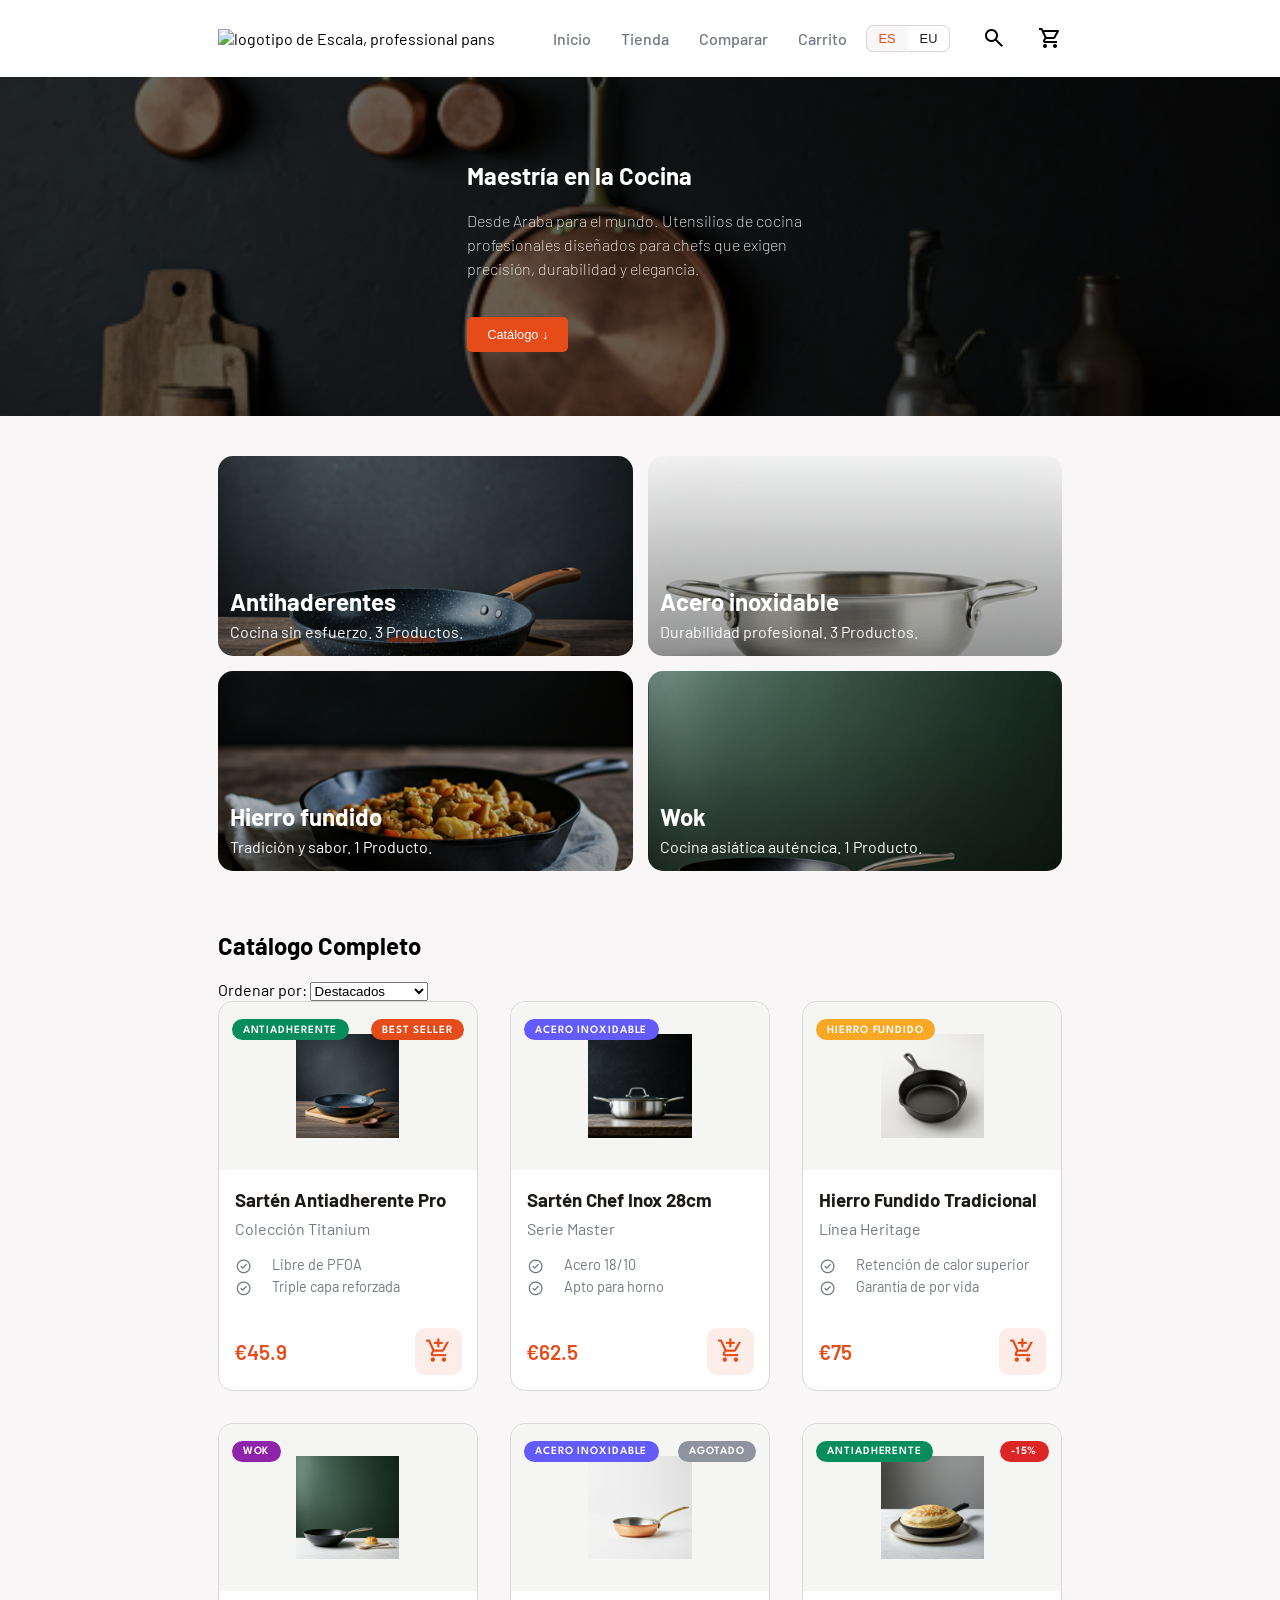
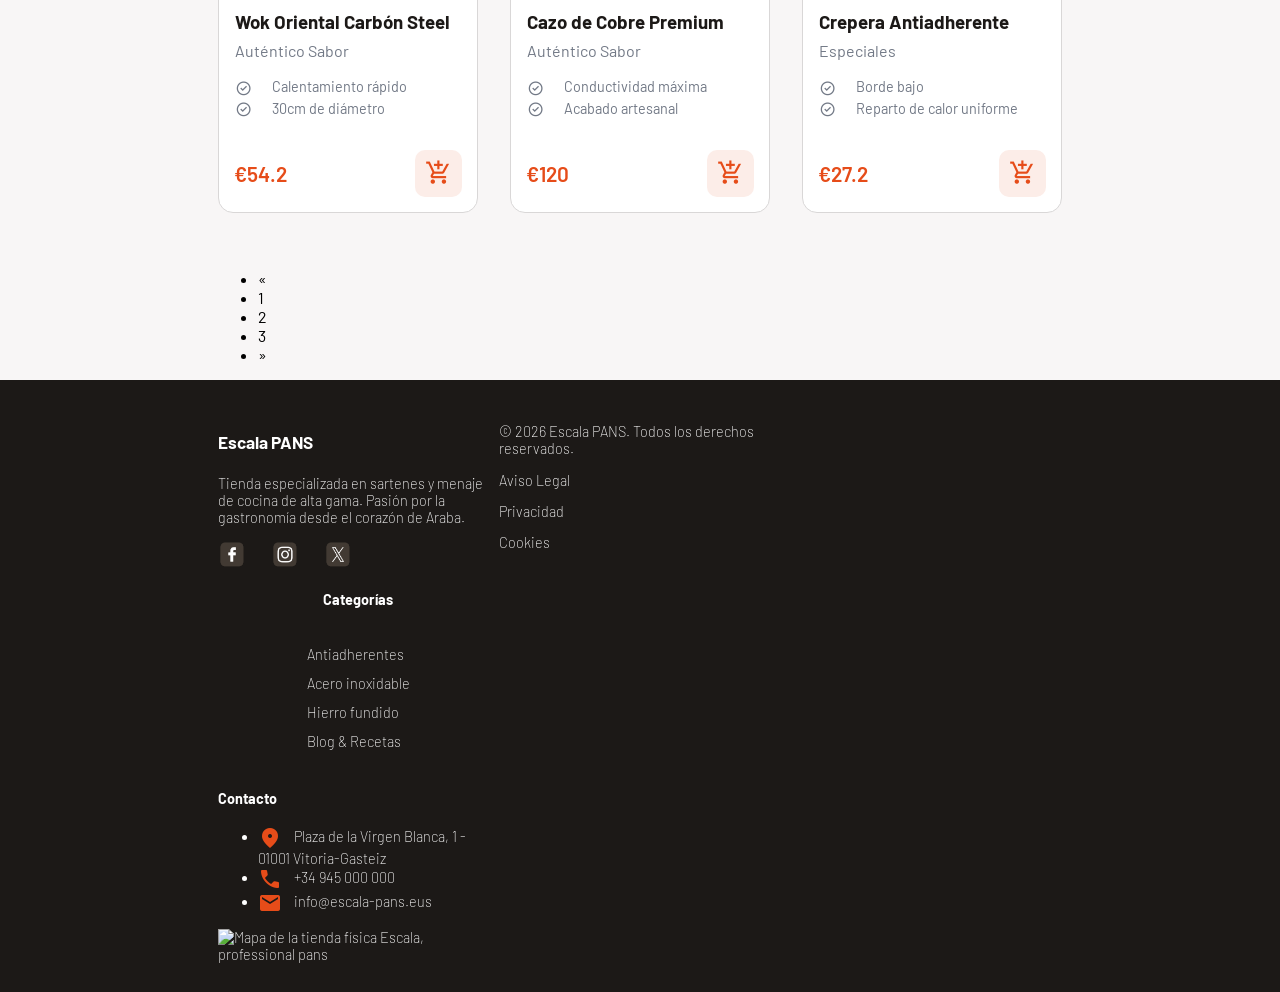
==== index.html @ 7dd6d936 "Agregada la parte final del footer y paginacion" ====
<!DOCTYPE html>

<html lang ="es">
    <head>
        <meta charset = "UTF-8"/>
        <meta name = "viewport" content = "width=device-width, initial-scale=1.0"/>
        <title>ESCALA Pans</title>
        <link rel = "stylesheet" href = "styles/styles.css"/>
        <link rel="icon" type="image/png" href="images/favicon.png">
        <!--Fuentes de Google Fonts-->
        <style>
            @import url('https://fonts.googleapis.com/css2?family=Barlow:ital,wght@0,100;0,200;0,300;0,400;0,500;0,600;0,700;0,800;0,900;1,100;1,200;1,300;1,400;1,500;1,600;1,700;1,800;1,900&family=League+Spartan:wght@100..900&family=Montserrat:ital,wght@0,100..900;1,100..900&family=Roboto:ital,wght@0,100..900;1,100..900&display=swap');
        </style>
        <!--Íconos de Google-->
        <link rel="stylesheet" href="https://fonts.googleapis.com/css2?family=Material+Symbols+Outlined:opsz,wght,FILL,GRAD@20..48,100..700,0..1,-50..200" />
    </head>

    <body>
        
        <!--Header con el logo, el menú de navegación, los botones de idioma y los íconos de búsqueda y carrito-->
        <header>
            <a href="index.html"><img id = "logo" src = "images/logo.png" alt = "logotipo de Escala, professional pans"/></a>
            <nav>
                <ul>
                    <li><a href = "index.html">Inicio</a></li>
                    <li><a href = "tienda.html">Tienda</a></li>
                    <li><a href = "comparar.html">Comparar</a></li>
                    <li><a href = "carrito.html">Carrito</a></li>
                </ul>
            </nav>
            <div class = "seleccionar-opciones">
                <div class = "botones-idiomas">
                    <button id = "espaniol">ES</button>
                    <button id = "euskera">EU</button>
                </div>
                <span class="material-symbols-outlined"><a href="#">search</a></span>
                <span class="material-symbols-outlined"><a href="#">shopping_cart</a></span>
            </div>
        </header>

        <!--Sección central con un título, un párrafo descriptivo y un botón que invita a ver el catálogo-->
        <section class = "imagen-central">
            <div>
                <h1>Maestría en la Cocina</h1>
                <p>Desde Araba para el mundo. Utensilios de cocina profesionales diseñados para chefs que exigen precisión, durabilidad y elegancia.</p>
                <a href="#productos"><button>Catálogo ↓</button></a>
            </div>
        </section>

        <!--Sección de categorías y el catálogo completo-->
        <main>
            <section class="categorias">
                <article id = "antihaderentes">
                    <h2>Antihaderentes</h2>
                    <p>Cocina sin esfuerzo. 3 Productos.</p>
                </article>
                <article id = "acero-inoxidable">
                    <h2>Acero inoxidable</h2>
                    <p>Durabilidad profesional. 3 Productos.</p>
                </article>
                <article id = "hierro-fundido">
                    <h2>Hierro fundido</h2>
                    <p>Tradición y sabor. 1 Producto.</p>
                </article>
                <article id = "wok">
                    <h2>Wok</h2>
                    <p>Cocina asiática auténcica. 1 Producto.</p>
                </article>
            </section>

            <!--Formulario para ordenar los productos del catálogo completo-->
            <div class="separador">
                <h2>Catálogo Completo</h2>
                <form action="#" id="ordenar-catalogo">
                    <label for="ordenar">Ordenar por:</label>
                    <select name="ordenar" id="ordenar">
                        <option value="destacados">Destacados</option>
                        <option value="precio-alto">Precio más alto</option>
                        <option value="precio-bajo">Precio más bajo</option>
                        <option value="categoria">Categoría</option>
                        <option value="popularidad">Popularidad</option>
                    </select>
                    <!--<input type="submit" value="Enviar" />-->
                </form>
            </div>

            <!--Sección con productos que se completa con el codigo del script-->
            <section class="catalogo-completo" id="productos"></section>

            <!--Paginacion-->
            <ul class ="paginacion">
                <li><a href="#">&laquo;</a></li> <!--Anterior-->
                <li><a class="active" href="#">1</a></li>
                <li><a href="#">2</a></li>
                <li><a href="#">3</a></li>
                <li><a href="#">&raquo;</a></li> <!--Siguiente-->
            </ul>
        
        </main>

        <!--Footer con información de la empresa, enlaces a redes sociales, categorías y datos de contacto-->
        <footer>
            <section class = "informacion">
                <div class = "redes">
                    <h4>Escala PANS</h4>
                    <p>Tienda especializada en sartenes y menaje de cocina de alta gama. Pasión por la gastronomía desde el corazón de Araba.</p>
                    <div class = "iconos">
                        <a href="#"><img src = "images/facebook.png" alt = "Facebook de Escala Pans"/></a>
                        <a href="#"><img src = "images/instagram.png" alt = "Instagram de Escala Pans"/></a>
                        <a href="#"><img src = "images/equis.png" alt = "Twitter de Escala Pans"/></a>
                    </div>
                </div>
                <div class = "footer-categorias">
                    <h4>Categorías</h4>      
                    <ul>
                        <li><a href="#">Antiadherentes</a></li>
                        <li><a href="#">Acero inoxidable</a></li>
                        <li><a href="#">Hierro fundido</a></li>
                        <li><a href="#">Blog & Recetas</a></li>
                    </ul>
                </div>
                <div class="contacto">
                    <h4>Contacto</h4>
                    <ul>
                        <li><span class="material-symbols-outlined">location_on</span>Plaza de la Virgen Blanca, 1 - 01001 Vitoria-Gasteiz</li>
                        <li><span class="material-symbols-outlined">call</span>+34 945 000 000</li>
                        <li><span class="material-symbols-outlined">mail</span>info@escala-pans.eus</li>
                    </ul>
                    <img src = "images/mapa.png" alt = "Mapa de la tienda física Escala, professional pans"/>
                </img>
            </section>
            <!--Aviso legal y enlaces a políticas de privacidad y cookies-->
            <section class = "aviso-legal">
                <p id = "copyright">&copy; 2026 Escala PANS. Todos los derechos reservados.</p>
                <div class = "avisos-derecha">
                    <p><a href="#">Aviso Legal</a></p>
                    <p><a href="#">Privacidad</a></p>
                    <p><a href="#">Cookies</a></p>
                </div>
            </section>
        </footer>
    </body>

    <!--Script que carga los productos desde el archivo productos.js-->
    <script src="scripts/productos.js"></script>

</html>
---- styles/styles.css ----
/*
    Estilos para la página de ESCALA Pans
    - Fuente principal: Barlow
    - Colores: #F8F6F6 (fondo), #FFFFFF (header), #727986 (texto), #E64C19 (resaltado), #078C5B (resaltado secundario), #4843D9 (resaltado terciario), #1C1917 (fondo de pie de página)
*/

body {
    font-family: Barlow, Arial, sans-serif;
    margin: 0;
    padding: 0;
    background-color: #F8F6F6;
}

* {
    box-sizing: border-box;
}

a {
    color: inherit;
    text-decoration: none;
}

/* Estilos para el header */

header {
    background-color: #FFFFFF;
    display: flex;
    align-items: center;
    justify-content: space-between;
    box-shadow: 0 2px 4px rgba(0, 0, 0, 0.1);
    width: 100%;
    padding: 1% 17% 1% 17%;
}

#logo {
    height: 50px;
    width: auto;
}

/* Estilos para el menú */

nav ul {
    display: flex;
    list-style: none;
}

nav ul li {
    margin: auto 15px;
}

nav ul li a:hover {
    color: #E64C19;
    transition: 500ms;
}

nav ul li a {
    font-weight: 500;
    color: #727986;
}

.seleccionar-opciones {
    display: flex;
    align-items: center;
    gap: 2em;
}

.botones-idiomas {
    display: flex;
}

.seleccionar-opciones button {
    background-color: transparent;
    border: 1px solid #d9d7d7;
    color: #1a1b1e;
    padding: 5px 12px;
    cursor: pointer;
    font-size: 0.8em;
    font-weight: 400;
    box-shadow: 0 2px 2px -2px rgba(0,0,0,0.1);
    margin: 0;
}

.seleccionar-opciones button:hover {
    background-color: #E64C19;
    color: #FFFFFF;
    border-color: #E64C19;
    transition: 500ms;
}

#espaniol {
    border-right: 0px;
    border-radius: 7px 0 0 7px;
    background-color: #F8F6F6;
    color: #E64C19;
}

#euskera {
    border-left: 0px;
    border-radius: 0 7px 7px 0;
}

.seleccionar-opciones span:hover {
    color: #E64C19;
    transition: 500ms;
}


/* Estilos para el elemento central del index */

.imagen-central {
    height: fit-content;
    padding: 5%;
    background-image:
        linear-gradient(rgba(0,0,0,0.6), rgba(0,0,0,0.6)),    
        url('/images/cocina.png');
    background-size: cover;
    background-position: center;
    display: flex;
    justify-content: center;
}

.imagen-central div {
    width: 30%;
    color: #FFFFFF;
}

.imagen-central p {
    font-weight: 200;
    line-height: 1.5em;
}

.imagen-central button {
    background-color: #E64C19;
    color: #FFFFFF;
    border: none;
    border-radius: 5px;
    padding: 10px 20px;
    font-size: 0.8em;
    cursor: pointer;
    margin-top: 20px;
}

/* Estilos para el main */

main {
    padding: 0 17% 0 17%;
    display: flex;
    justify-content: center;
    flex-direction: column;
}

/* Estilos para las categorías */

.categorias {
    display: grid;
    grid-template-columns:  repeat(2, 1fr);
    margin-top: 40px;
    margin-bottom: 40px;
    grid-gap: 15px;
    width: 100%;
}

.categorias article {
    border-radius: 15px;
    height: 200px;
    color: #FFFFFF;
    display: flex;
    flex-direction: column;       
    justify-content: flex-end;    
    align-items: flex-start;
    padding: 3%;      
}

.categorias article h2,
.categorias article p {
    margin: 0;           
    padding: 0;          
    line-height: 1.5em; 
}

#antihaderentes {
    background-image:
        linear-gradient(to top, rgba(0,0,0,0.4) 0%, rgba(0,0,0,0) 100%),
        url('/images/antiadherente.png');
    background-size: cover;
    background-position: center;
}

#acero-inoxidable {
    background-image:
        linear-gradient(to top, rgba(0,0,0,0.4) 0%, rgba(0,0,0,0) 100%),
        url('/images/inox2.png');
    background-size: cover;
    background-position: center;
}

#hierro-fundido {
    background-image:
        linear-gradient(to top, rgba(0,0,0,0.4) 0%, rgba(0,0,0,0) 100%),
        url('/images/hierro2.png');
    background-size: cover;
    background-position: center;
}

#wok {
    background-image:
        linear-gradient(to top, rgba(0,0,0,0.4) 0%, rgba(0,0,0,0) 100%),
        url('/images/wok.png');
    background-size: cover;
    background-position: center;
}

/* Estilos para el catálogo completo */

.catalogo-completo {
    display: grid;
    grid-template-columns: repeat(3, 1fr);
    gap: 2em;
    margin-bottom: 40px;
}

/* Estilos para cada producto */

.catalogo-completo article {
    background-color: #FFFFFF;
    border: 1px solid #d9d7d7;
    border-radius: 15px;
}


.producto-imagen {
    display: flex;
    align-content: center;
    justify-content: center;
    overflow: hidden;
    border-radius: 15px 15px 0 0;
    margin: 0;
    background-color: #F5F5F4;
    position: relative;
}

.producto-imagen img {
    width: 40%;
    padding: 2em 0 2em 0;
}

.producto-info {
    padding-left: 1em;
}

.producto-imagen .etiqueta {
    font-family: 'League Spartan', sans-serif;
    font-weight: 600;
    letter-spacing: 0.1dvh;
    position:absolute;
    top: 10%;
    color: white;
    font-size: 0.7em;
    padding: 0.5em 1em;
    border-radius: 12px;
    text-transform: uppercase;
}

.producto-imagen .izquierda {
    left: 5%;
}

.producto-imagen .derecha {
    right: 5%;
}

.producto-imagen .etiqueta-azul {
    background-color: #635bff;
}

.producto-imagen .etiqueta-amarilla {
    background-color: #F9A825;
}

.producto-imagen .etiqueta-verde {
    background-color: #078C5B;
}

.producto-imagen .etiqueta-morada {
    background-color: #8E24AA;
}

.producto-imagen .etiqueta-naranja {
    background-color: #E64C19;
}

.producto-imagen .etiqueta-gris {
    background-color: #8E939E;
}

.producto-imagen .etiqueta-roja {
    background-color: #DC2626;
}

.producto-info p {
    color:#727986;
    padding-top: 0.5em;
    margin: 0;
}

.producto-info h3 {
    color: #1C1917;
    margin: 0;
    padding-top: 1em;
}

.caracteristicas {
    list-style: none;
    padding: 0;
}

.caracteristicas span {
    fill:#727986;
    font-size: 1.2em;
    vertical-align: middle;
    margin-right: 1em;
}

.caracteristicas li {
    color: #727986;
    line-height: 1.5em;
    font-size: 0.9em;
}

.producto-acciones {
    display: flex;
    justify-content: space-between;
    align-items: center;
    margin-top: 15px;
    padding:15px;
}

.producto-acciones .precio {
    font-weight: 600;
    color: #E64C19;
    font-size: 1.3em;
}

.producto-acciones button {
    background-color: #FCEDE8;
    border: none;
    border-radius: 10px;
    padding: 10px;
    cursor: pointer;
    display: flex;
    justify-content: center;
}

.producto-acciones button span {
    color: #E64C19;
    font-size: 2em;
}


/* Estilos del footer */

footer {
    background-color: #1C1917;
    display: grid;
    grid-template-columns: repeat(3, 1fr);
    color: #FFFFFF;
    font-weight: 200;
    font-size: 0.9em;
    padding: 2em 17% 2em 17%;
}

footer .redes img {
    width: 50px;
    padding-right: 1.5em;
}

footer .redes h4 {
    font-size: 1.2em;
}

footer .footer-categorias {
    display: flex;
    flex-direction: column;
    align-items: center;
}

footer .footer-categorias ul {
    list-style: none;
    padding: 0;
}

footer .footer-categorias ul li a {
    color: #FFFFFF;
    line-height: 2em;
}

footer span {
    font-variation-settings: 
        'FILL' 1;
    color: #E64C19;
    font-size: 1em;
    vertical-align: middle;
    margin-right: 0.5em;
}
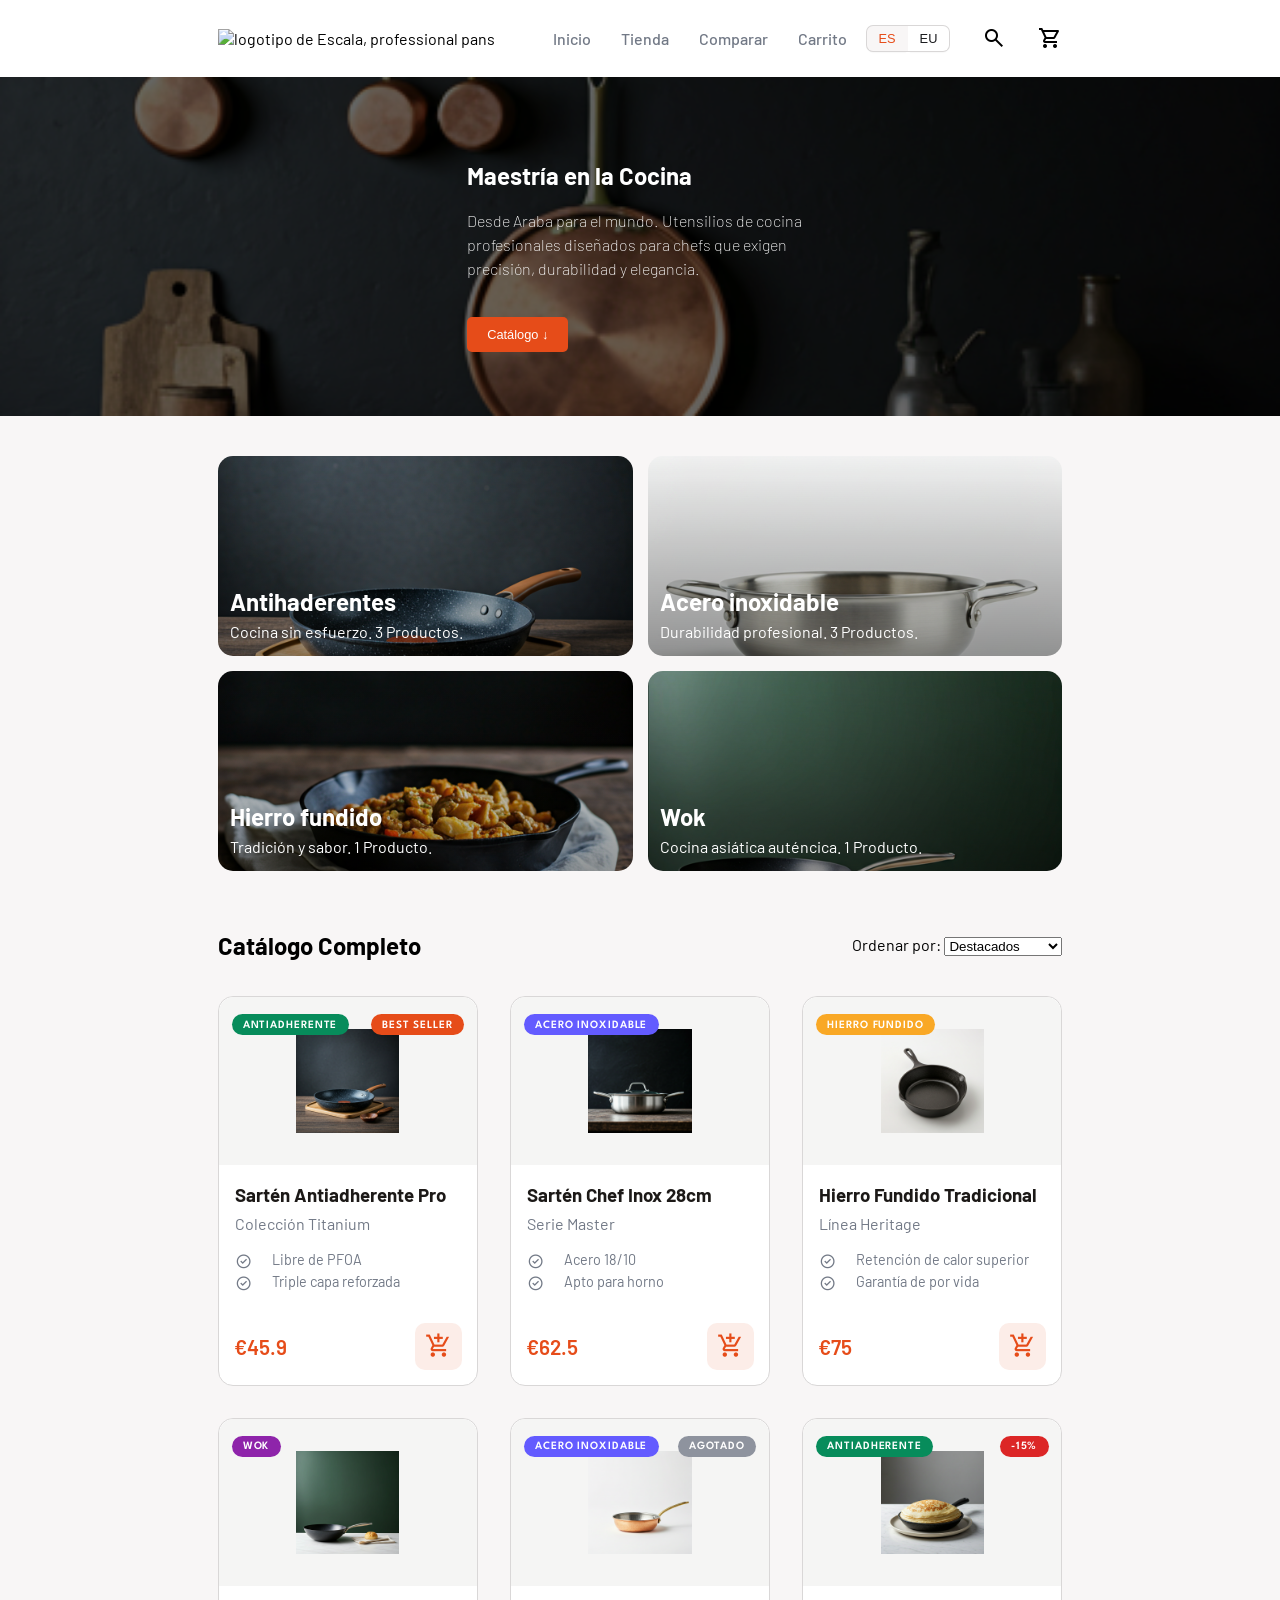
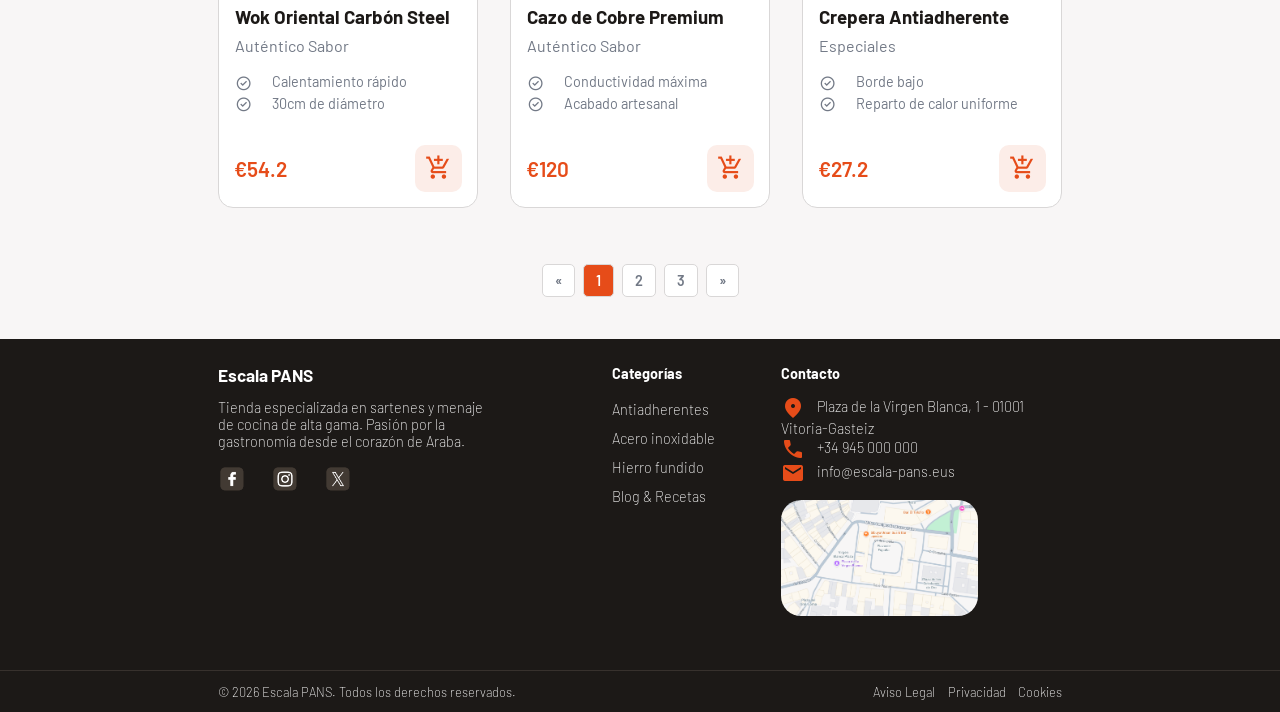
==== commit df8d53c6: "Cambiado el import por un enlace" ====
--- a/index.html
+++ b/index.html
@@ -8,9 +8,9 @@
         <link rel = "stylesheet" href = "styles/styles.css"/>
         <link rel="icon" type="image/png" href="images/favicon.png">
         <!--Fuentes de Google Fonts-->
-        <style>
-            @import url('https://fonts.googleapis.com/css2?family=Barlow:ital,wght@0,100;0,200;0,300;0,400;0,500;0,600;0,700;0,800;0,900;1,100;1,200;1,300;1,400;1,500;1,600;1,700;1,800;1,900&family=League+Spartan:wght@100..900&family=Montserrat:ital,wght@0,100..900;1,100..900&family=Roboto:ital,wght@0,100..900;1,100..900&display=swap');
-        </style>
+        <link rel="preconnect" href="https://fonts.googleapis.com">
+        <link rel="preconnect" href="https://fonts.gstatic.com" crossorigin>
+        <link href="https://fonts.googleapis.com/css2?family=Barlow:ital,wght@0,100;0,200;0,300;0,400;0,500;0,600;0,700;0,800;0,900;1,100;1,200;1,300;1,400;1,500;1,600;1,700;1,800;1,900&family=League+Spartan:wght@100..900&family=Montserrat:ital,wght@0,100..900;1,100..900&family=Roboto:ital,wght@0,100..900;1,100..900&display=swap" rel="stylesheet">
         <!--Íconos de Google-->
         <link rel="stylesheet" href="https://fonts.googleapis.com/css2?family=Material+Symbols+Outlined:opsz,wght,FILL,GRAD@20..48,100..700,0..1,-50..200" />
     </head>
--- a/styles/styles.css
+++ b/styles/styles.css
@@ -20,6 +20,10 @@
     text-decoration: none;
 }
 
+ul {
+    list-style: none;
+}
+
 /* Estilos para el header */
 
 header {
@@ -41,7 +45,6 @@
 
 nav ul {
     display: flex;
-    list-style: none;
 }
 
 nav ul li {
@@ -217,6 +220,13 @@
     grid-template-columns: repeat(3, 1fr);
     gap: 2em;
     margin-bottom: 40px;
+}
+
+.separador {
+    display: flex;
+    justify-content: space-between;
+    align-items: center;
+    margin-bottom: 1em;
 }
 
 /* Estilos para cada producto */
@@ -356,17 +366,51 @@
     font-size: 2em;
 }
 
+.paginacion {
+    display: flex;
+    justify-content: center;
+    list-style: none;
+    padding: 0px;
+    margin-bottom: 5%;
+}
+
+.paginacion li a {
+    display: block; /* let links fill the list item */
+    padding: 7px 12px;
+    text-decoration: none;
+    border: 1px solid #d9d7d7;
+    color: #727986;
+    font-size: 0.9em;
+    font-weight: 600;
+    background-color: #FFFFFF;
+    margin: 0 4px;
+    border-radius: 5px;
+}
+
+.paginacion li a.active {
+    background-color: #E64C19;
+    color: white;
+}
+
 
 /* Estilos del footer */
 
 footer {
     background-color: #1C1917;
+    color: #FFFFFF;
+    font-weight: 200;
+}
+
+footer .informacion {
     display: grid;
     grid-template-columns: repeat(3, 1fr);
-    color: #FFFFFF;
-    font-weight: 200;
+    padding: 2% 17% 2% 17%;
+    align-items: start;
     font-size: 0.9em;
-    padding: 2em 17% 2em 17%;
+}
+
+footer h4 {
+    margin: 0;
 }
 
 footer .redes img {
@@ -381,11 +425,11 @@
 footer .footer-categorias {
     display: flex;
     flex-direction: column;
-    align-items: center;
+    text-align: left;
+    padding-left: 40%;
 }
 
 footer .footer-categorias ul {
-    list-style: none;
     padding: 0;
 }
 
@@ -402,3 +446,31 @@
     vertical-align: middle;
     margin-right: 0.5em;
 }
+
+footer .contacto ul {
+    padding: 0;
+}
+
+footer .contacto img {
+    width: 70%;
+    border-radius: 20px;
+}
+
+footer .aviso-legal {
+    display: flex;
+    justify-content: space-between;
+    margin-top: 2em;
+    border-top: 1px solid #37312d;
+    font-size: 0.8em;
+}
+
+footer .aviso-legal #copyright {
+    padding-left: 17%;
+}
+
+footer .aviso-legal .avisos-derecha {
+    display: flex;
+    flex-direction: row;
+    gap: 1em;
+    padding-right: 17%;
+}
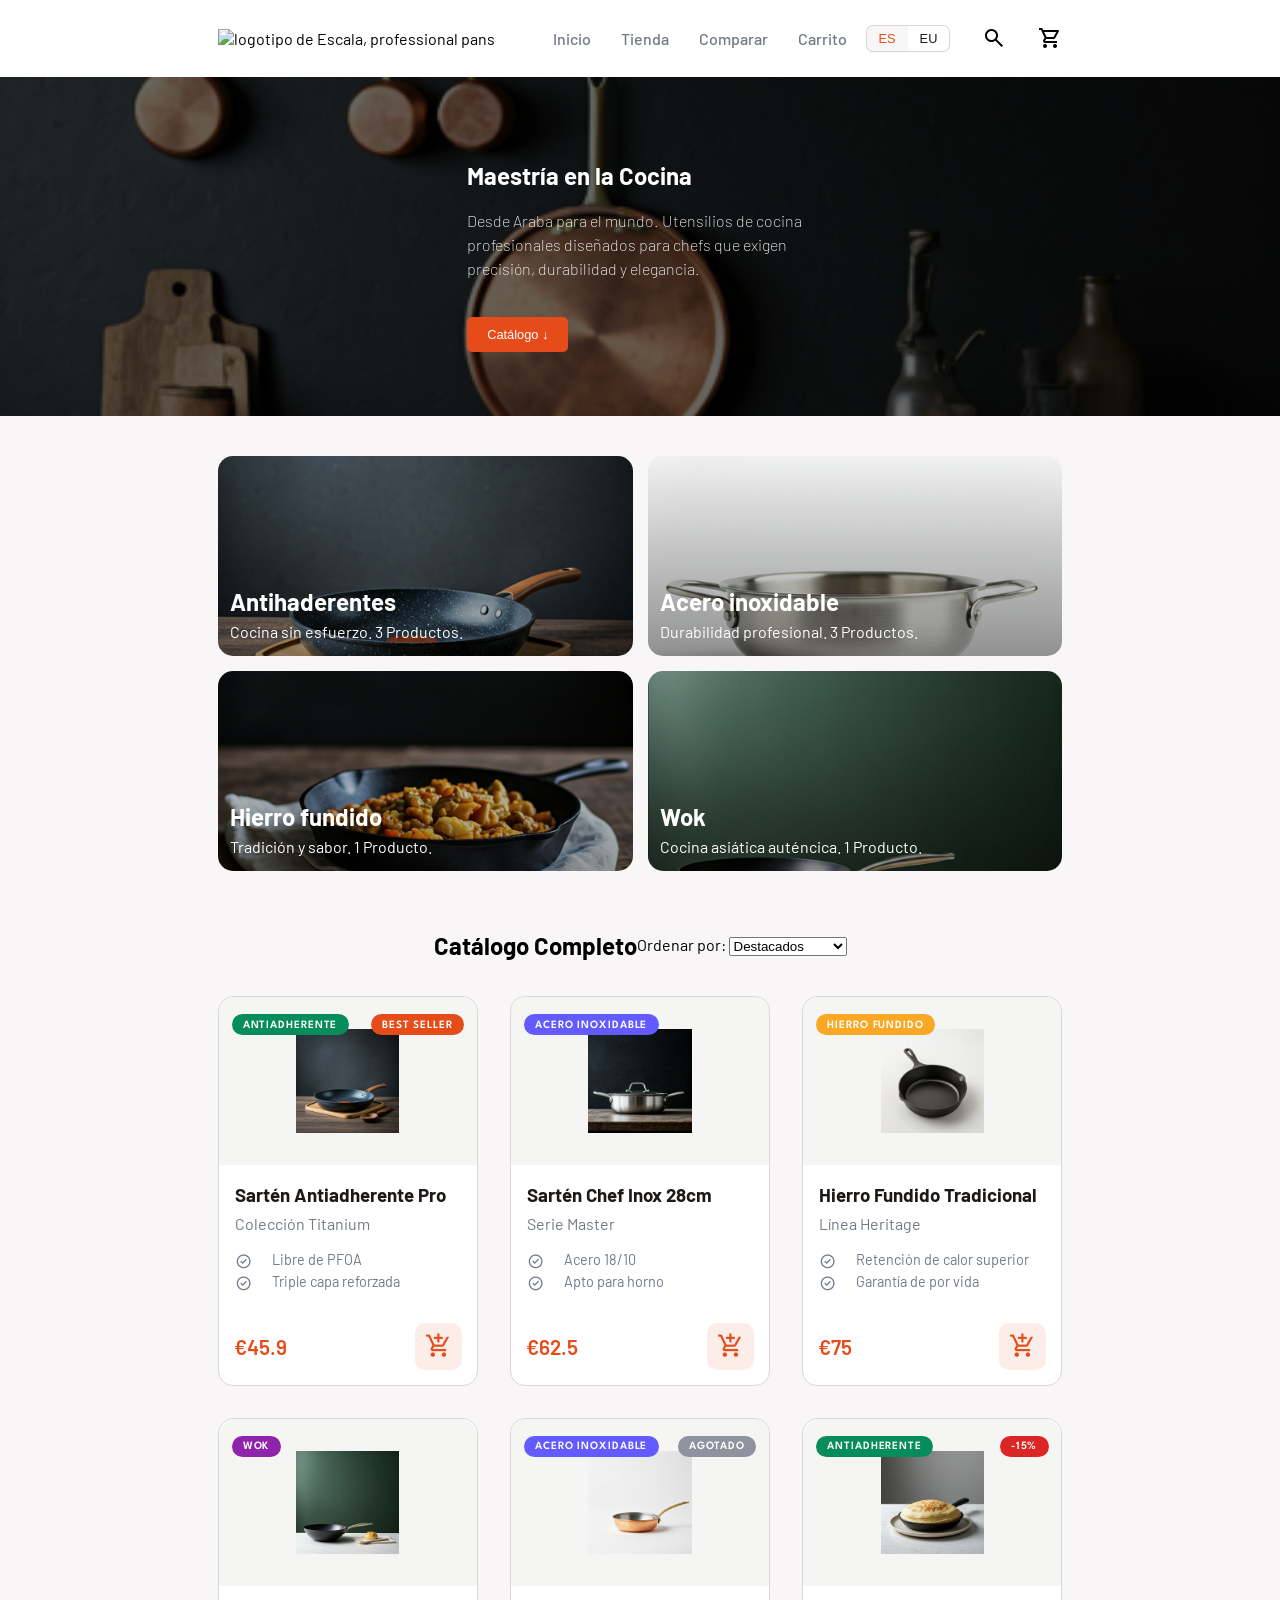
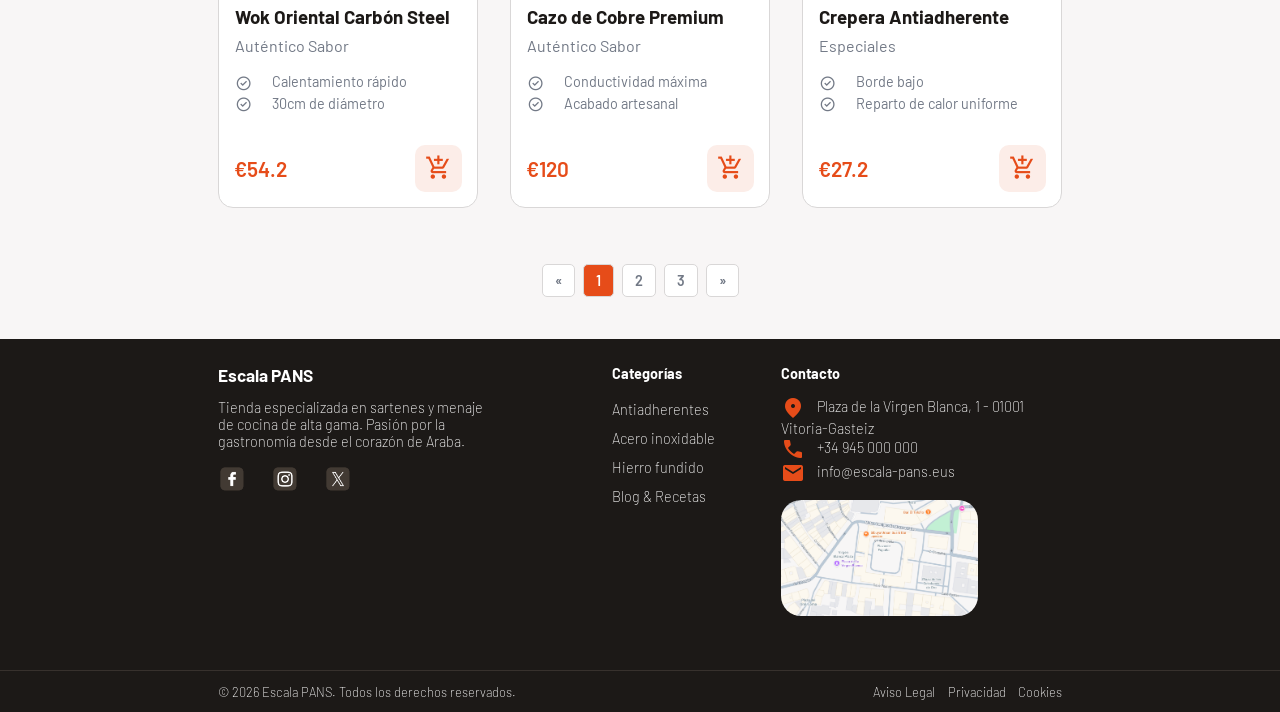
==== commit 38aadcd2: "Casi terminada la pagina de producto.html" ====
--- a/index.html
+++ b/index.html
@@ -7,10 +7,10 @@
         <title>ESCALA Pans</title>
         <link rel = "stylesheet" href = "styles/styles.css"/>
         <link rel="icon" type="image/png" href="images/favicon.png">
-        <!--Fuentes de Google Fonts-->
+        <!-- Google Fonts -->
         <link rel="preconnect" href="https://fonts.googleapis.com">
         <link rel="preconnect" href="https://fonts.gstatic.com" crossorigin>
-        <link href="https://fonts.googleapis.com/css2?family=Barlow:ital,wght@0,100;0,200;0,300;0,400;0,500;0,600;0,700;0,800;0,900;1,100;1,200;1,300;1,400;1,500;1,600;1,700;1,800;1,900&family=League+Spartan:wght@100..900&family=Montserrat:ital,wght@0,100..900;1,100..900&family=Roboto:ital,wght@0,100..900;1,100..900&display=swap" rel="stylesheet">
+        <link href="https://fonts.googleapis.com/css2?family=Barlow:wght@100..900&family=Arimo:wght@400..700&family=League+Spartan:wght@100..900&family=Montserrat:ital,wght@0,100..900;1,100..900&family=Roboto:ital,wght@0,100..900;1,100..900&display=swap" rel="stylesheet">
         <!--Íconos de Google-->
         <link rel="stylesheet" href="https://fonts.googleapis.com/css2?family=Material+Symbols+Outlined:opsz,wght,FILL,GRAD@20..48,100..700,0..1,-50..200" />
     </head>
@@ -48,7 +48,7 @@
         </section>
 
         <!--Sección de categorías y el catálogo completo-->
-        <main>
+        <main class="index-main">
             <section class="categorias">
                 <article id = "antihaderentes">
                     <h2>Antihaderentes</h2>
--- a/styles/styles.css
+++ b/styles/styles.css
@@ -1,11 +1,22 @@
 /*
-    Estilos para la página de ESCALA Pans
+    Estilos ESCALA Pans
     - Fuente principal: Barlow
-    - Colores: #F8F6F6 (fondo), #FFFFFF (header), #727986 (texto), #E64C19 (resaltado), #078C5B (resaltado secundario), #4843D9 (resaltado terciario), #1C1917 (fondo de pie de página)
+    - Colores: #F8F6F6 (fondo), #FFFFFF (header), #727986 (texto), #E64C19 (resaltado),
+    #078C5B (resaltado secundario), #4843D9 (resaltado terciario), #1C1917 (fondo de pie de página)
 */
 
+:root {
+    /*--color-principal: #3498db;
+    --espaciado-base: 16px;*/
+    --black: #000;
+    --white: #fff;
+    --gray: #ccc;
+    --smoke: #e2e2e2;
+    --disable: #f2f2f2;
+}
+
 body {
-    font-family: Barlow, Arial, sans-serif;
+    font-family: "Barlow", Arial, sans-serif;
     margin: 0;
     padding: 0;
     background-color: #F8F6F6;
@@ -107,6 +118,7 @@
     transition: 500ms;
 }
 
+/* INDEX.HTML */
 
 /* Estilos para el elemento central del index */
 
@@ -147,9 +159,12 @@
 
 main {
     padding: 0 17% 0 17%;
-    display: flex;
-    justify-content: center;
+}
+
+.index-main {
+    display: flex;
     flex-direction: column;
+    align-items: center;
 }
 
 /* Estilos para las categorías */
@@ -257,6 +272,8 @@
 .producto-info {
     padding-left: 1em;
 }
+
+/* Estilos de etiquetas de productos */
 
 .producto-imagen .etiqueta {
     font-family: 'League Spartan', sans-serif;
@@ -279,6 +296,8 @@
     right: 5%;
 }
 
+/* Colores de etiquetas */
+
 .producto-imagen .etiqueta-azul {
     background-color: #635bff;
 }
@@ -306,6 +325,8 @@
 .producto-imagen .etiqueta-roja {
     background-color: #DC2626;
 }
+
+/* Fin colores de etiquetas */
 
 .producto-info p {
     color:#727986;
@@ -366,6 +387,8 @@
     font-size: 2em;
 }
 
+/* Estilos de paginación */
+
 .paginacion {
     display: flex;
     justify-content: center;
@@ -375,7 +398,7 @@
 }
 
 .paginacion li a {
-    display: block; /* let links fill the list item */
+    display: block;
     padding: 7px 12px;
     text-decoration: none;
     border: 1px solid #d9d7d7;
@@ -473,4 +496,189 @@
     flex-direction: row;
     gap: 1em;
     padding-right: 17%;
-}+}
+
+/* PRODUCTO.HTML */
+
+.vista-producto {
+    display: grid;
+    grid-template-columns: repeat(2, 1fr);
+    gap: 2em;
+    padding: 5% 17% 5% 17%;
+    align-items: center;
+    justify-content: center;
+}
+
+.imagenes {
+    display: flex;
+    flex-direction: column;
+    align-items: center;
+}
+
+.imagenes img {
+    width: 50%;
+}
+
+.miniaturas {
+    width: 70%;
+    display: grid;
+    grid-template-columns: repeat(4, 1fr);
+    gap: 2%;
+    align-items: center;
+    margin-top: 2%;
+}
+
+.miniaturas img {
+    width: 100%;
+    border-radius: 8px;
+}
+
+.miniaturas img:hover {
+    border: 2px solid #E64C19;
+}
+
+.especificaciones-tecnicas {
+    background-color: #FFFFFF;
+    border: 1px solid #d9d7d7;
+    border-radius: 15px;
+    padding: 0.5em;
+}
+
+.especificaciones-tecnicas h4, .instrucciones-cuidado h4 {
+    font-family: "Arimo", Arial, Helvetica, sans-serif;
+    font-size: small;
+    font-weight: 800;
+    color: #1C1917;
+    margin: 0;
+    padding: 0.5em 0 0.5em 1em;
+}
+
+.especificaciones-tecnicas span, .instrucciones-cuidado span {
+    font-variation-settings: 
+        'FILL' 1;
+    color: #E64C19;
+    font-size: 1.5em;
+    vertical-align: middle;
+    margin-right: 0.5em;
+}
+
+.especificaciones-tecnicas ul {
+    display: grid;
+    grid-template-columns: repeat(2, 1fr);
+}
+
+
+.lista-caracteristicas li {
+    display: flex;
+    flex-direction: column;
+    margin-bottom: 1em;
+}
+
+.lista-caracteristicas .atributo {
+    font-size: 0.9em;
+    color: #727986;
+}
+
+.lista-caracteristicas .valor {
+    font-size: 0.9em;
+    color: #1C1917;
+}
+
+.instrucciones-cuidado {
+    margin-top: 5%;
+}
+
+.lista-cuidados {
+    display: grid;
+    grid-template-columns: repeat(3, 1fr);
+    gap: 1em;
+    list-style: none;
+    padding: 0;
+    margin: 0;
+}
+
+.lista-cuidados li {
+    display: grid;
+    grid-template-rows: 1.5em auto;
+    align-items: center;
+    justify-items: center;
+    background-color: #e4ebf3;
+    padding: 1em;
+    border-radius: 8px;
+}
+
+span.texto {
+    font-size: 0.7em;
+    color: #1C1917;
+}
+
+/* Selector de cantidad y carrito */
+
+.selecciona-cantidad {
+    margin-top: 5%;
+    display: flex;
+}
+
+.cantidad-input {
+    width: 28%;
+    padding: 2%;
+    border: solid 1px #d9d7d7;
+    border-radius: 5px;
+    margin-right: 2%;
+    display: flex;
+    flex-direction: row;
+    align-items: center;
+    justify-content: space-between;
+}
+
+.cantidad-contador {
+    border: 0px;
+    font-size: 1.7em;
+    color: #727986;
+    background-color: transparent;
+}
+
+/* REVISAR ESTO */
+.cantidad-producto {
+    border: none;          /* quita el borde */
+    background: transparent; /* quita el fondo blanco */
+    outline: none;         /* quita el contorno al hacer clic */
+    font-size: 1rem;       /* opcional: ajusta el tamaño del texto */
+    width: 2.5rem;         /* opcional: tamaño del input */
+    text-align: center;    /* centra el número */
+}
+
+/* Quitar flechas en Chrome, Edge, Safari */
+.cantidad-producto::-webkit-inner-spin-button,
+.cantidad-producto::-webkit-outer-spin-button {
+    -webkit-appearance: none;
+    margin: 0;
+}
+
+/* Quitar flechas en Firefox */
+.cantidad-producto[type=number] {
+    -moz-appearance: textfield;
+}
+
+#aniadir-carrito {
+    width: 70%;
+    background-color: #E64C19;
+    box-shadow: 2px 2px 2px #bdb5b1;
+    border: 0px;
+    color: #FFFFFF;
+    font-family: "Arimo", Arial, Helvetica, sans-serif;
+    font-size: 0.8em;
+    font-weight: 600;
+    border-radius: 5px;
+    padding: 2%;
+}
+
+#aniadir-carrito span {
+    font-variation-settings: 
+        'FILL' 1;
+    color: #FFFFFF;
+    font-size: 1.8em;
+    vertical-align: middle;
+    margin-right: 0.5em;
+}
+
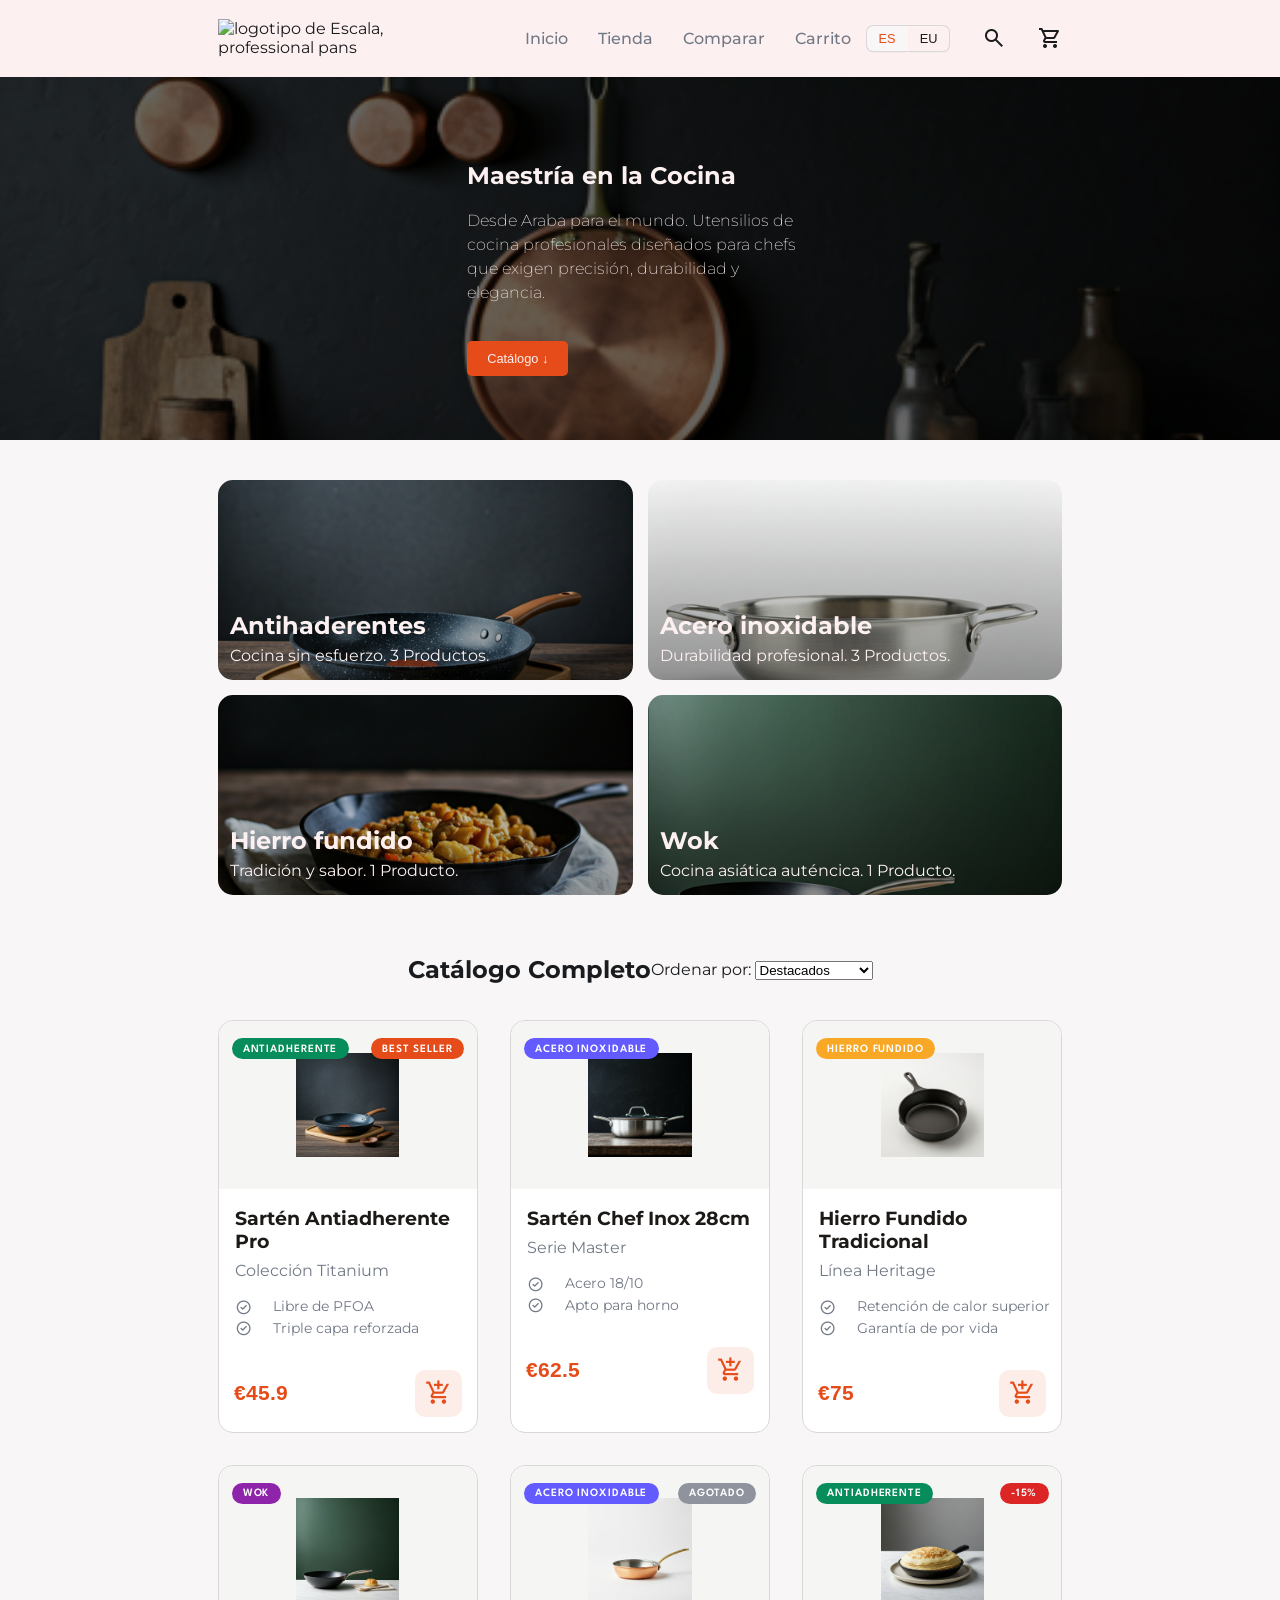
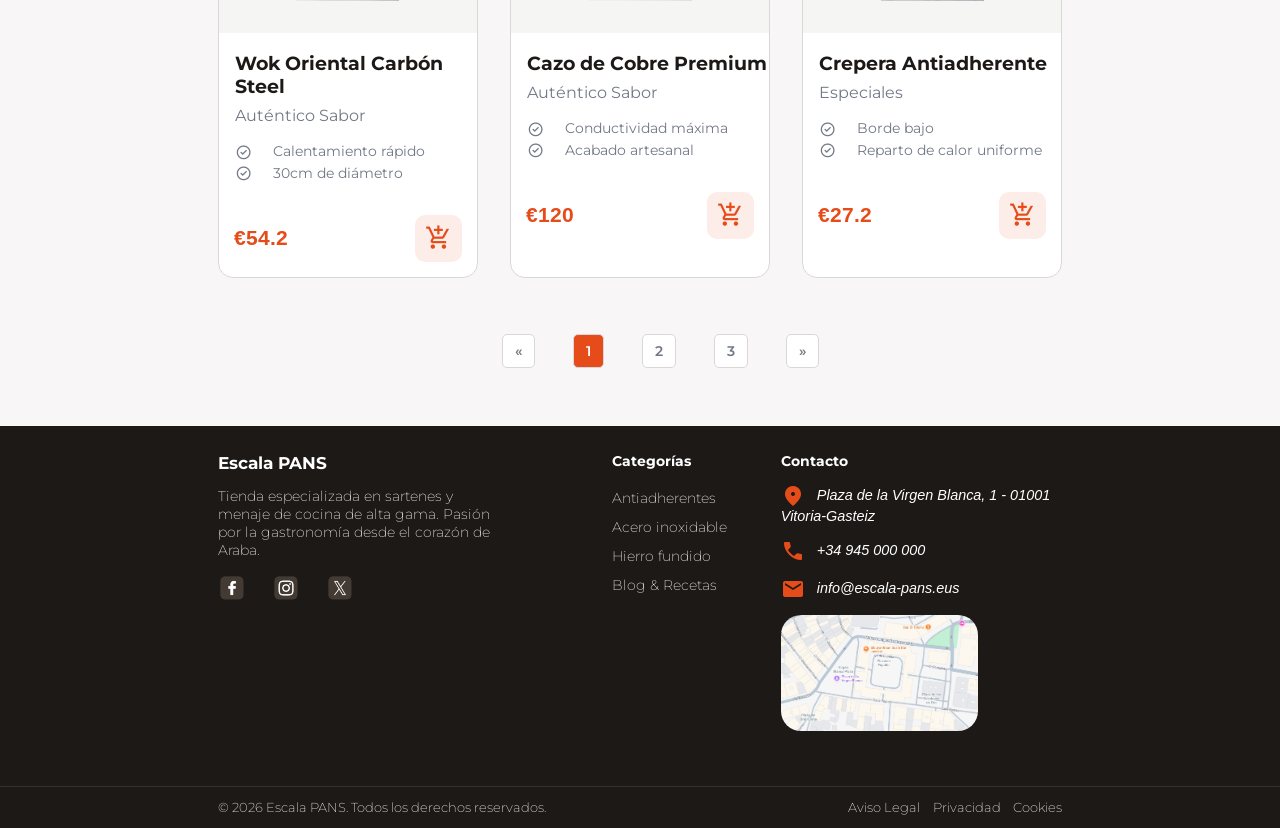
==== commit 75a8f546: "Mejoradas las etiquetas y comentarios" ====
--- a/index.html
+++ b/index.html
@@ -17,10 +17,12 @@
 
     <body>
         
-        <!--Header con el logo, el menú de navegación, los botones de idioma y los íconos de búsqueda y carrito-->
+        <!--HEADER-->
         <header>
+            <!--Logotipo-->
             <a href="index.html"><img id = "logo" src = "images/logo.png" alt = "logotipo de Escala, professional pans"/></a>
             <nav>
+                <!--Menú de navegación-->
                 <ul>
                     <li><a href = "index.html">Inicio</a></li>
                     <li><a href = "tienda.html">Tienda</a></li>
@@ -28,13 +30,16 @@
                     <li><a href = "carrito.html">Carrito</a></li>
                 </ul>
             </nav>
+            <!--Selección de otras opciones-->
             <div class = "seleccionar-opciones">
+                <!--Idiomas-->
                 <div class = "botones-idiomas">
                     <button id = "espaniol">ES</button>
                     <button id = "euskera">EU</button>
                 </div>
-                <span class="material-symbols-outlined"><a href="#">search</a></span>
-                <span class="material-symbols-outlined"><a href="#">shopping_cart</a></span>
+                <!--Búsqueda y carrito-->
+                <a href="#" class="material-symbols-outlined">search</a>
+                <a href="#" class="material-symbols-outlined">shopping_cart</a>
             </div>
         </header>
 
@@ -43,12 +48,13 @@
             <div>
                 <h1>Maestría en la Cocina</h1>
                 <p>Desde Araba para el mundo. Utensilios de cocina profesionales diseñados para chefs que exigen precisión, durabilidad y elegancia.</p>
-                <a href="#productos"><button>Catálogo ↓</button></a>
+                <button onclick="location.href='#productos'">Catálogo ↓</button>
             </div>
         </section>
 
-        <!--Sección de categorías y el catálogo completo-->
+        <!--CONTENIDO PRINCIPAL-->
         <main class="index-main">
+            <!--Categorías-->
             <section class="categorias">
                 <article id = "antihaderentes">
                     <h2>Antihaderentes</h2>
@@ -88,13 +94,15 @@
             <section class="catalogo-completo" id="productos"></section>
 
             <!--Paginacion-->
-            <ul class ="paginacion">
-                <li><a href="#">&laquo;</a></li> <!--Anterior-->
-                <li><a class="active" href="#">1</a></li>
-                <li><a href="#">2</a></li>
-                <li><a href="#">3</a></li>
-                <li><a href="#">&raquo;</a></li> <!--Siguiente-->
-            </ul>
+            <nav class ="paginacion">
+                <ul>
+                    <li><a href="#">&laquo;</a></li> <!--Anterior-->
+                    <li><a class="active" href="#">1</a></li>
+                    <li><a href="#">2</a></li>
+                    <li><a href="#">3</a></li>
+                    <li><a href="#">&raquo;</a></li> <!--Siguiente-->
+                </ul>
+            </nav>
         
         </main>
 
@@ -121,13 +129,12 @@
                 </div>
                 <div class="contacto">
                     <h4>Contacto</h4>
-                    <ul>
-                        <li><span class="material-symbols-outlined">location_on</span>Plaza de la Virgen Blanca, 1 - 01001 Vitoria-Gasteiz</li>
-                        <li><span class="material-symbols-outlined">call</span>+34 945 000 000</li>
-                        <li><span class="material-symbols-outlined">mail</span>info@escala-pans.eus</li>
-                    </ul>
-                    <img src = "images/mapa.png" alt = "Mapa de la tienda física Escala, professional pans"/>
-                </img>
+                    <address>
+                        <p><span class="material-symbols-outlined" aria-label="Dirección">location_on</span>Plaza de la Virgen Blanca, 1 - 01001 Vitoria-Gasteiz</p>
+                        <p><span class="material-symbols-outlined" aria-label="Teléfono">call</span>+34 945 000 000</p>
+                        <p><span class="material-symbols-outlined" aria-label="Correo electrónico">mail</span>info@escala-pans.eus</p>
+                    </address>
+                    <img src = "images/mapa.png" alt = "Mapa de la tienda física Escala, professional pans">
             </section>
             <!--Aviso legal y enlaces a políticas de privacidad y cookies-->
             <section class = "aviso-legal">
--- a/styles/styles.css
+++ b/styles/styles.css
@@ -1,6 +1,6 @@
 /*
     Estilos ESCALA Pans
-    - Fuente principal: Barlow
+    - Fuente principal: Montserrat
     - Colores: #F8F6F6 (fondo), #FFFFFF (header), #727986 (texto), #E64C19 (resaltado),
     #078C5B (resaltado secundario), #4843D9 (resaltado terciario), #1C1917 (fondo de pie de página)
 */
@@ -8,18 +8,23 @@
 :root {
     /*--color-principal: #3498db;
     --espaciado-base: 16px;*/
-    --black: #000;
-    --white: #fff;
-    --gray: #ccc;
-    --smoke: #e2e2e2;
-    --disable: #f2f2f2;
+    --texto: #1a1b1e;
+    --textosecundario: #727986;
+    --fondo: #F8F6F6;
+    --blanco: #fcf0f0;
+    --resaltado: #E64C19;
+    --verde: #078C5B;
+    --morado: #4843D9;
+    --fondooscuro: #1C1917;
+    --bordeclaro: #d9d7d7;
 }
 
 body {
-    font-family: "Barlow", Arial, sans-serif;
+    font-family: 'Montserrat', Arial, sans-serif;
     margin: 0;
     padding: 0;
-    background-color: #F8F6F6;
+    background-color: var(--fondo);
+    color: var(--texto);
 }
 
 * {
@@ -35,10 +40,20 @@
     list-style: none;
 }
 
+.titulo {
+    margin-bottom: 3%;
+    border-bottom: 1px solid var(--bordeclaro);
+    padding: 2% 0 2% 0;
+}
+
+.titulo p {
+    color: var(--textosecundario);
+}
+
 /* Estilos para el header */
 
 header {
-    background-color: #FFFFFF;
+    background-color: var(--blanco);
     display: flex;
     align-items: center;
     justify-content: space-between;
@@ -63,13 +78,13 @@
 }
 
 nav ul li a:hover {
-    color: #E64C19;
+    color: var(--resaltado);
     transition: 500ms;
 }
 
 nav ul li a {
     font-weight: 500;
-    color: #727986;
+    color: var(--textosecundario);
 }
 
 .seleccionar-opciones {
@@ -84,7 +99,7 @@
 
 .seleccionar-opciones button {
     background-color: transparent;
-    border: 1px solid #d9d7d7;
+    border: 1px solid var(--bordeclaro);
     color: #1a1b1e;
     padding: 5px 12px;
     cursor: pointer;
@@ -95,17 +110,17 @@
 }
 
 .seleccionar-opciones button:hover {
-    background-color: #E64C19;
-    color: #FFFFFF;
-    border-color: #E64C19;
+    background-color: var(--resaltado);
+    color: var(--blanco);
+    border-color: var(--resaltado);
     transition: 500ms;
 }
 
 #espaniol {
     border-right: 0px;
     border-radius: 7px 0 0 7px;
-    background-color: #F8F6F6;
-    color: #E64C19;
+    background-color: var(--fondo);
+    color: var(--resaltado);
 }
 
 #euskera {
@@ -114,7 +129,7 @@
 }
 
 .seleccionar-opciones span:hover {
-    color: #E64C19;
+    color: var(--resaltado);
     transition: 500ms;
 }
 
@@ -136,7 +151,7 @@
 
 .imagen-central div {
     width: 30%;
-    color: #FFFFFF;
+    color: var(--blanco);
 }
 
 .imagen-central p {
@@ -145,8 +160,8 @@
 }
 
 .imagen-central button {
-    background-color: #E64C19;
-    color: #FFFFFF;
+    background-color: var(--resaltado);
+    color: var(--blanco);
     border: none;
     border-radius: 5px;
     padding: 10px 20px;
@@ -181,7 +196,7 @@
 .categorias article {
     border-radius: 15px;
     height: 200px;
-    color: #FFFFFF;
+    color: var(--blanco);
     display: flex;
     flex-direction: column;       
     justify-content: flex-end;    
@@ -504,7 +519,7 @@
     display: grid;
     grid-template-columns: repeat(2, 1fr);
     gap: 2em;
-    padding: 5% 17% 5% 17%;
+    padding: 2% 17% 2% 17%;
     align-items: center;
     justify-content: center;
 }
@@ -516,7 +531,7 @@
 }
 
 .imagenes img {
-    width: 50%;
+    width: 60%;
 }
 
 .miniaturas {
@@ -537,6 +552,14 @@
     border: 2px solid #E64C19;
 }
 
+.informacion-principal span {
+    font-variation-settings: 
+        'FILL' 1;
+    color: #E64C19;
+    font-size: 1.5em;
+    vertical-align: middle;
+}
+
 .especificaciones-tecnicas {
     background-color: #FFFFFF;
     border: 1px solid #d9d7d7;
@@ -544,6 +567,17 @@
     padding: 0.5em;
 }
 
+.resenias {
+    font-size: 0.8em;
+    color: #727986;
+}
+
+.precio {
+    font-family: "Arimo", Arial, Helvetica, sans-serif;
+    font-size: 1.5em;
+    font-weight: 600;
+    color: #E64C19;
+}
 .especificaciones-tecnicas h4, .instrucciones-cuidado h4 {
     font-family: "Arimo", Arial, Helvetica, sans-serif;
     font-size: small;
@@ -594,7 +628,7 @@
     gap: 1em;
     list-style: none;
     padding: 0;
-    margin: 0;
+    margin-top: 2%;
 }
 
 .lista-cuidados li {
@@ -657,7 +691,9 @@
 
 /* Quitar flechas en Firefox */
 .cantidad-producto[type=number] {
-    -moz-appearance: textfield;
+     appearance: textfield;      /* Propiedad estándar */
+    -moz-appearance: textfield; /* Firefox */
+    -webkit-appearance: none;   /* Chrome, Safari, Edge */
 }
 
 #aniadir-carrito {
@@ -682,3 +718,123 @@
     margin-right: 0.5em;
 }
 
+.informacion-envio {
+    display: flex;
+    flex-direction: row;
+    gap: 5%;
+}
+
+.informacion-envio p {
+    font-size: 0.8em;
+    color: #727986;
+}
+
+.informacion-envio span {
+     font-variation-settings: 
+        'FILL' 1;
+    color: #078C5B;
+    font-size: 1.5em;
+    vertical-align: middle;
+    margin-right: 0.5em;
+}
+
+/* TIENDA.HTML */
+
+.filtros-seleccion {
+    color: #727986;
+}
+
+.opcion {
+    display: flex;
+    gap: 0.5em;
+    margin-bottom: 0.5em;
+}
+
+.opcion label {
+    font-size: 0.8em;
+}
+
+.filtrar-categorias label {
+    display: block;
+}
+
+/* Selector de diametro */
+
+.filtro-diametro {
+    display: flex;
+    flex-wrap: wrap;
+    gap: 2%;
+}
+
+.filtro-diametro input[type="radio"] {
+    display: none;
+}
+
+.filtro-diametro label {
+    padding: 0.3em 0.7em;
+    border: 1px solid #ccc;
+    border-radius: 4px;
+    cursor: pointer;
+    background: #f7f7f7;
+    transition: all 0.2s ease;
+    font-size: 0.8em;
+    margin-bottom: 2%;
+}
+
+/* Hover */
+.filtro-diametro label:hover {
+    background: #eaeaea;
+}
+
+/* Cuando está seleccionado */
+.filtro-diametro input[type="radio"]:checked + label {
+    border-color: #E64C19;
+    background: #f9e7e2;
+    color: #E64C19;
+}
+
+/* Recuadro de filtros */
+.filtros-seleccion {
+    background-color: #FFFFFF;
+    padding: 5%;
+    border-radius: 15px;
+    border: 1px solid #d9d7d7;
+    height: fit-content;
+}
+
+/* Display de la parte principal */
+.grid-tienda {
+    display: grid;
+    grid-template-columns: 1fr 4fr;
+    gap: 2%;
+}
+
+/* SLIDER */
+
+#slider {
+    width: 100%;
+}
+
+.rango {
+    display: flex;
+    justify-content: space-between;
+}
+
+.number {
+    font-size: small;
+}
+
+.cabecero-filtros {
+    display: flex;
+    justify-content: space-between;
+    align-items: center;
+}
+.cabecero-filtros h3 {
+    color: #1a1b1e;
+}
+
+.cabecero-filtros p {
+    font-size: 0.8em;
+    color: #E64C19;
+    font-weight: 600;
+}
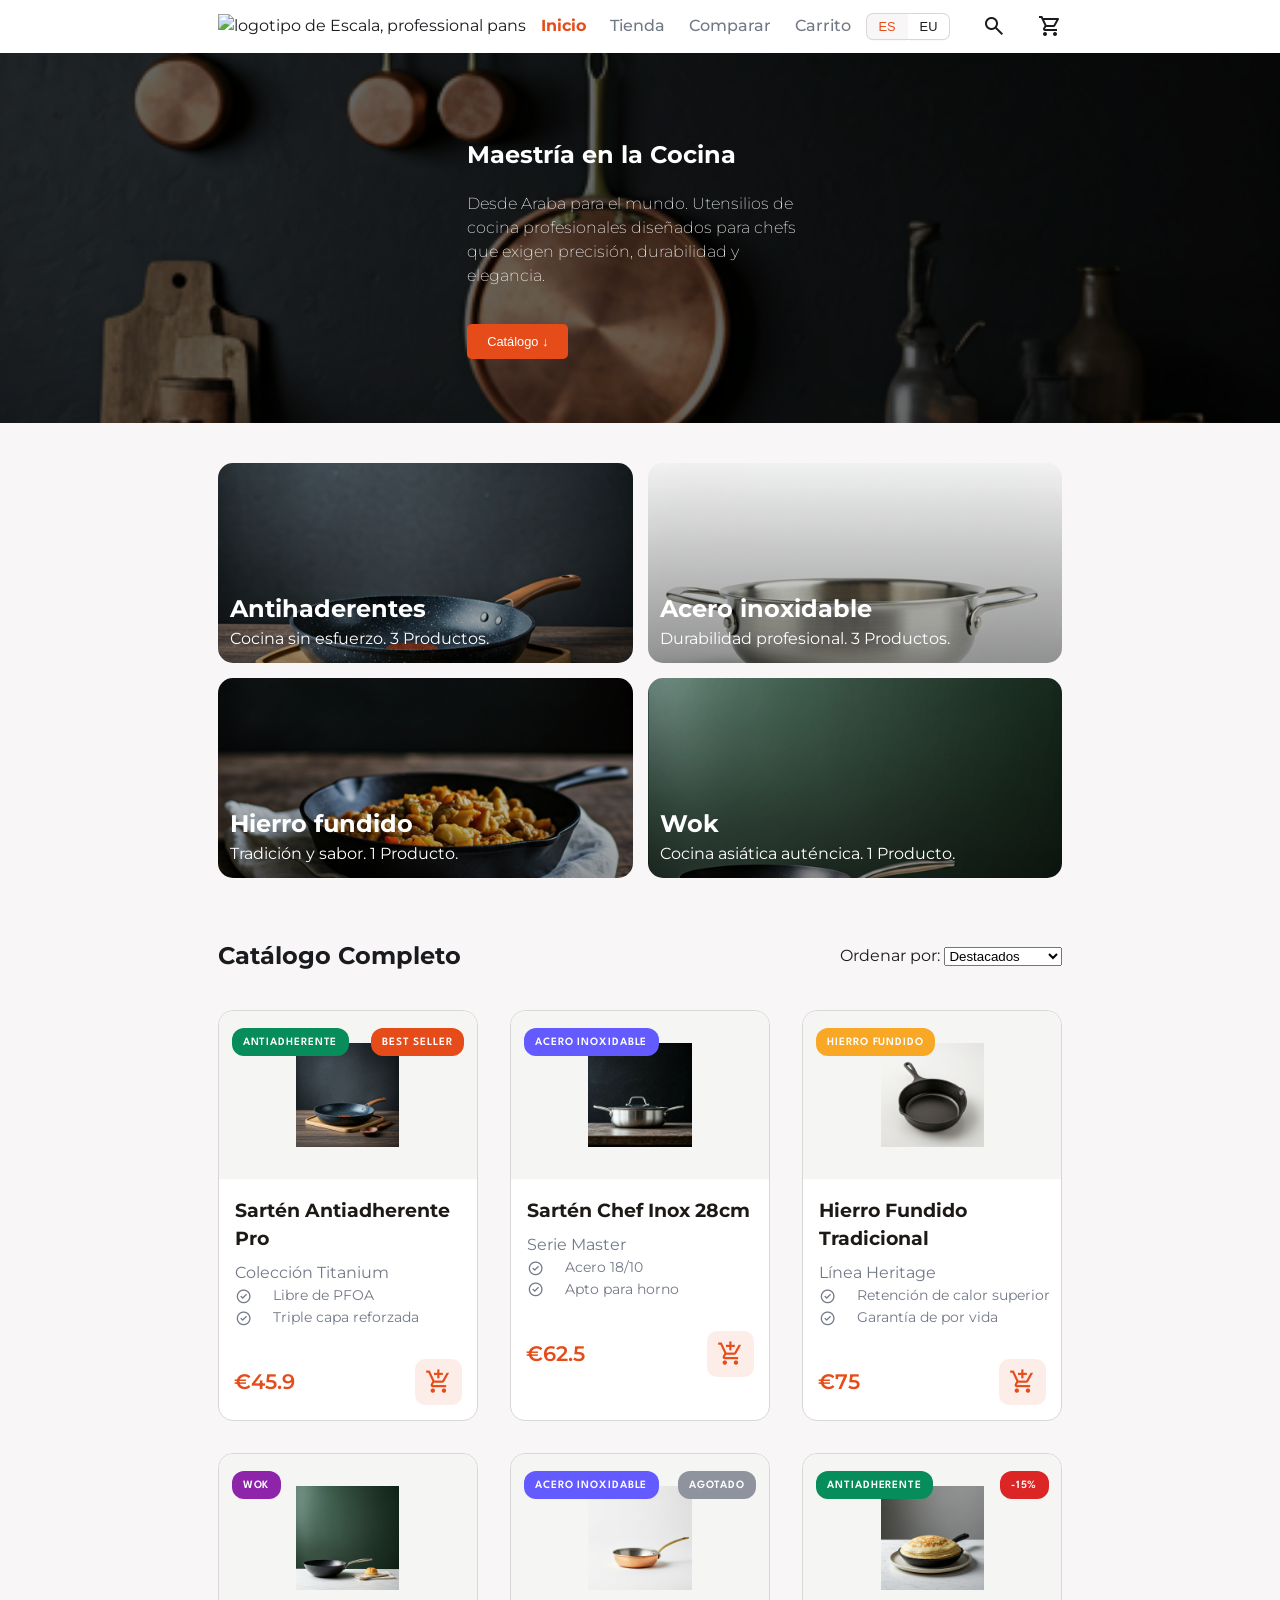
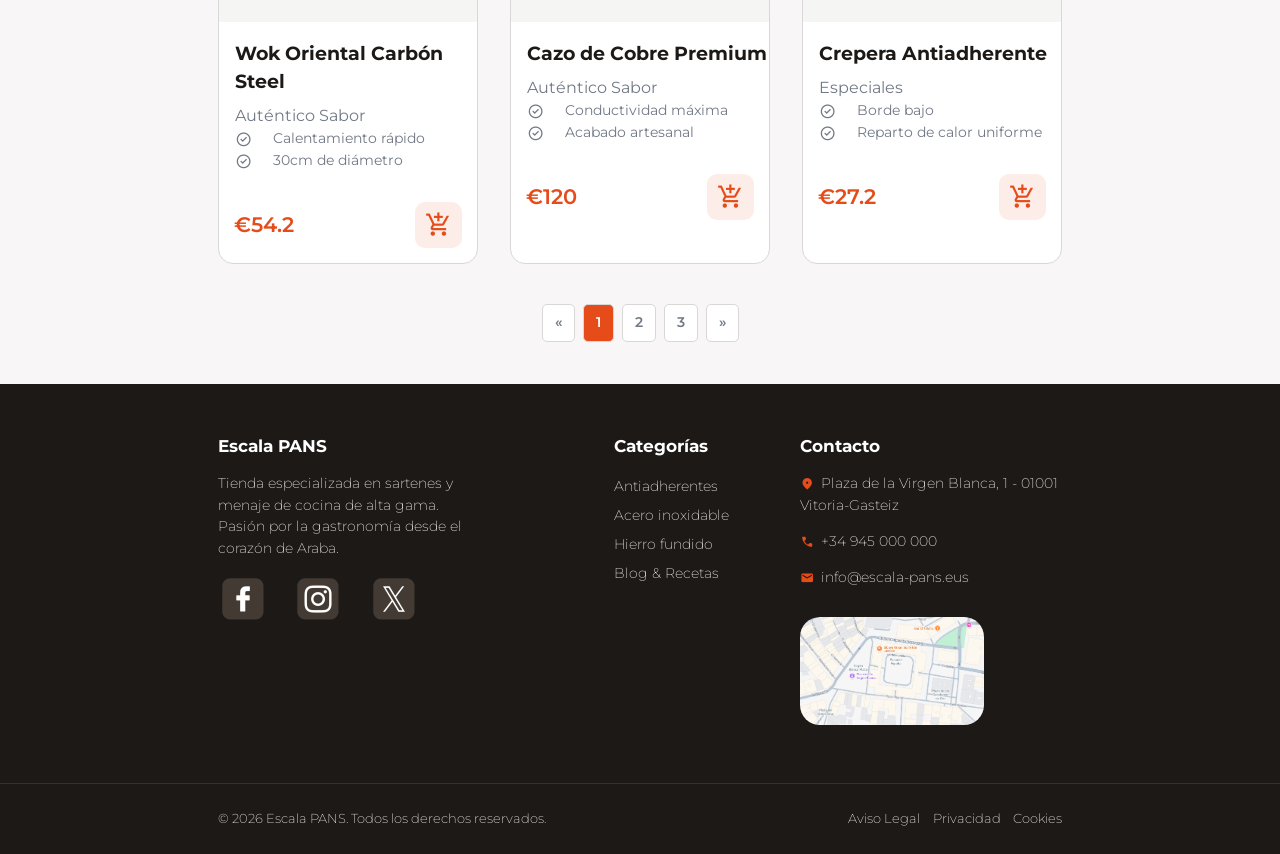
==== commit 089e808a: "Mejorada la estructura general y reutilización de código" ====
--- a/index.html
+++ b/index.html
@@ -6,6 +6,7 @@
         <meta name = "viewport" content = "width=device-width, initial-scale=1.0"/>
         <title>ESCALA Pans</title>
         <link rel = "stylesheet" href = "styles/styles.css"/>
+        <link rel = "stylesheet" href = "styles/catalogo.css"/>
         <link rel="icon" type="image/png" href="images/favicon.png">
         <!-- Google Fonts -->
         <link rel="preconnect" href="https://fonts.googleapis.com">
@@ -21,10 +22,10 @@
         <header>
             <!--Logotipo-->
             <a href="index.html"><img id = "logo" src = "images/logo.png" alt = "logotipo de Escala, professional pans"/></a>
-            <nav>
-                <!--Menú de navegación-->
+            <!--Menú de navegación-->
+            <nav id="menu-principal">
                 <ul>
-                    <li><a href = "index.html">Inicio</a></li>
+                    <li><a href = "index.html" class="activo">Inicio</a></li>
                     <li><a href = "tienda.html">Tienda</a></li>
                     <li><a href = "comparar.html">Comparar</a></li>
                     <li><a href = "carrito.html">Carrito</a></li>
@@ -106,9 +107,10 @@
         
         </main>
 
-        <!--Footer con información de la empresa, enlaces a redes sociales, categorías y datos de contacto-->
+        <!--FOOTER-->
         <footer>
             <section class = "informacion">
+                <!--Redes-->
                 <div class = "redes">
                     <h4>Escala PANS</h4>
                     <p>Tienda especializada en sartenes y menaje de cocina de alta gama. Pasión por la gastronomía desde el corazón de Araba.</p>
@@ -118,6 +120,7 @@
                         <a href="#"><img src = "images/equis.png" alt = "Twitter de Escala Pans"/></a>
                     </div>
                 </div>
+                <!--Categorías-->
                 <div class = "footer-categorias">
                     <h4>Categorías</h4>      
                     <ul>
@@ -127,6 +130,7 @@
                         <li><a href="#">Blog & Recetas</a></li>
                     </ul>
                 </div>
+                <!--Datos de contacto-->
                 <div class="contacto">
                     <h4>Contacto</h4>
                     <address>
@@ -135,6 +139,7 @@
                         <p><span class="material-symbols-outlined" aria-label="Correo electrónico">mail</span>info@escala-pans.eus</p>
                     </address>
                     <img src = "images/mapa.png" alt = "Mapa de la tienda física Escala, professional pans">
+                </div>
             </section>
             <!--Aviso legal y enlaces a políticas de privacidad y cookies-->
             <section class = "aviso-legal">
--- a/styles/styles.css
+++ b/styles/styles.css
@@ -1,17 +1,69 @@
 /*
-    Estilos ESCALA Pans
     - Fuente principal: Montserrat
     - Colores: #F8F6F6 (fondo), #FFFFFF (header), #727986 (texto), #E64C19 (resaltado),
     #078C5B (resaltado secundario), #4843D9 (resaltado terciario), #1C1917 (fondo de pie de página)
 */
 
+/* RESET CSS — Meyer v2.0 */
+html, body, div, span, applet, object, iframe,
+blockquote, pre,
+a, abbr, acronym, address, big, cite, code,
+del, dfn, em, img, ins, kbd, q, s, samp,
+small, strike, strong, sub, sup, tt, var,
+b, u, i, center,
+dl, dt, dd, ol, ul, li,
+fieldset, form, label, legend,
+table, caption, tbody, tfoot, thead, tr, th, td,
+article, aside, canvas, details, embed, 
+figure, figcaption, footer, header, hgroup, 
+menu, nav, output, ruby, section, summary,
+time, mark, audio, video {
+    margin: 0;
+    padding: 0;
+    border: 0;
+    font-size: 100%;
+    font: inherit;
+    vertical-align: baseline;
+}
+
+article, aside, details, figcaption, figure,
+footer, header, hgroup, menu, nav, section {
+    display: block;
+}
+
+body {
+    line-height: 1.5;
+}
+
+ol, ul {
+    list-style: none;
+}
+
+blockquote, q {
+    quotes: none;
+}
+
+blockquote:before, blockquote:after,
+q:before, q:after {
+    content: '';
+    content: none;
+}
+
+table {
+    border-collapse: collapse;
+    border-spacing: 0;
+}
+
+/* 
+    VARIABLES Y ESTILOS BASE
+*/
+
 :root {
-    /*--color-principal: #3498db;
-    --espaciado-base: 16px;*/
+    --transicionbase: 300ms;
     --texto: #1a1b1e;
     --textosecundario: #727986;
     --fondo: #F8F6F6;
-    --blanco: #fcf0f0;
+    --blanco: #FFFFFF;
     --resaltado: #E64C19;
     --verde: #078C5B;
     --morado: #4843D9;
@@ -19,16 +71,14 @@
     --bordeclaro: #d9d7d7;
 }
 
+* {
+    box-sizing: border-box;
+}
+
 body {
     font-family: 'Montserrat', Arial, sans-serif;
-    margin: 0;
-    padding: 0;
     background-color: var(--fondo);
     color: var(--texto);
-}
-
-* {
-    box-sizing: border-box;
 }
 
 a {
@@ -36,21 +86,36 @@
     text-decoration: none;
 }
 
-ul {
-    list-style: none;
+button, a {
+    cursor: pointer;
+}
+
+address {
+    font-style: normal;
+}
+
+/* 
+    LAYOUT GLOBAL
+*/
+
+main {
+    padding: 0 17%;
 }
 
 .titulo {
     margin-bottom: 3%;
     border-bottom: 1px solid var(--bordeclaro);
-    padding: 2% 0 2% 0;
+    padding: 2% 0;
 }
 
 .titulo p {
     color: var(--textosecundario);
 }
 
-/* Estilos para el header */
+
+/* 
+    HEADER
+*/
 
 header {
     background-color: var(--blanco);
@@ -59,7 +124,7 @@
     justify-content: space-between;
     box-shadow: 0 2px 4px rgba(0, 0, 0, 0.1);
     width: 100%;
-    padding: 1% 17% 1% 17%;
+    padding: 1% 17%;
 }
 
 #logo {
@@ -67,25 +132,36 @@
     width: auto;
 }
 
-/* Estilos para el menú */
-
-nav ul {
-    display: flex;
-}
-
-nav ul li {
-    margin: auto 15px;
-}
-
-nav ul li a:hover {
-    color: var(--resaltado);
-    transition: 500ms;
-}
-
-nav ul li a {
+
+/*
+    ESTILOS DE MENÚ
+*/
+
+/* Estructura de enlaces del menú */
+
+#menu-principal ul { 
+    display: flex;
+    gap: 1.5em;
+}
+
+/* Estilos de enlaces del menú */
+
+#menu-principal a {
     font-weight: 500;
     color: var(--textosecundario);
-}
+    transition: var(--transicionbase);
+}
+
+#menu-principal a:hover {
+    color: var(--resaltado);
+}
+
+#menu-principal a.activo {
+    color: var(--resaltado);
+    font-weight: 700;
+}
+
+/* Estructura de opciones adicionales del menú */
 
 .seleccionar-opciones {
     display: flex;
@@ -96,13 +172,14 @@
 .botones-idiomas {
     display: flex;
 }
+
+/* Estilos de opciones adicionales del menú */
 
 .seleccionar-opciones button {
     background-color: transparent;
     border: 1px solid var(--bordeclaro);
-    color: #1a1b1e;
+    color: var(--texto);
     padding: 5px 12px;
-    cursor: pointer;
     font-size: 0.8em;
     font-weight: 400;
     box-shadow: 0 2px 2px -2px rgba(0,0,0,0.1);
@@ -111,13 +188,13 @@
 
 .seleccionar-opciones button:hover {
     background-color: var(--resaltado);
-    color: var(--blanco);
+    color: white;
     border-color: var(--resaltado);
-    transition: 500ms;
+    transition: var(--transicionbase);
 }
 
 #espaniol {
-    border-right: 0px;
+    border-right: 0;
     border-radius: 7px 0 0 7px;
     background-color: var(--fondo);
     color: var(--resaltado);
@@ -128,9 +205,90 @@
     border-radius: 0 7px 7px 0;
 }
 
-.seleccionar-opciones span:hover {
-    color: var(--resaltado);
-    transition: 500ms;
+.seleccionar-opciones .material-symbols-outlined:hover {
+    color: var(--resaltado);
+    transition: var(--transicionbase);
+}
+
+/* 
+    ESTILOS DEL FOOTER
+*/
+
+footer {
+    background-color: var(--fondooscuro);
+    color: white;
+    font-weight: 200;
+}
+
+/* Bloque superior del footer */
+
+footer .informacion {
+    display: grid;
+    grid-template-columns: repeat(3, 1fr);
+    padding: 2% 17%;
+    align-items: start;
+    font-size: 0.9em;
+    gap: 2em;
+}
+
+footer h4 {
+    margin-bottom: 0.8em;
+    font-size: 1.2em;
+}
+
+/* Redes sociales del footer */
+
+footer .redes img {
+    width: 50px;
+    margin-right: 1.5em;
+}
+
+/* Categorías del footer */
+
+footer .footer-categorias {
+    display: flex;
+    flex-direction: column;
+    text-align: left;
+    padding-left: 40%;
+}
+
+footer .footer-categorias ul li a {
+    color: white;
+    line-height: 2em;
+}
+
+/* Iconos del footer */
+
+footer span.material-symbols-outlined {
+    font-variation-settings: 'FILL' 1;
+    color: var(--resaltado);
+    font-size: 1em;
+    vertical-align: middle;
+    margin-right: 0.5em;
+}
+
+/* Imagen del mapa en el footer */
+
+footer .contacto img {
+    width: 70%;
+    border-radius: 20px;
+    margin-top: 1em;
+}
+
+/* Aviso legal del footer */
+
+footer .aviso-legal {
+    display: flex;
+    justify-content: space-between;
+    margin-top: 2em;
+    border-top: 1px solid #37312d;
+    font-size: 0.8em;
+    padding: 1em 17%;
+}
+
+footer .aviso-legal .avisos-derecha {
+    display: flex;
+    gap: 1em;
 }
 
 /* INDEX.HTML */
@@ -172,14 +330,10 @@
 
 /* Estilos para el main */
 
-main {
-    padding: 0 17% 0 17%;
-}
-
 .index-main {
     display: flex;
     flex-direction: column;
-    align-items: center;
+    align-items: stretch;
 }
 
 /* Estilos para las categorías */
@@ -242,599 +396,3 @@
     background-size: cover;
     background-position: center;
 }
-
-/* Estilos para el catálogo completo */
-
-.catalogo-completo {
-    display: grid;
-    grid-template-columns: repeat(3, 1fr);
-    gap: 2em;
-    margin-bottom: 40px;
-}
-
-.separador {
-    display: flex;
-    justify-content: space-between;
-    align-items: center;
-    margin-bottom: 1em;
-}
-
-/* Estilos para cada producto */
-
-.catalogo-completo article {
-    background-color: #FFFFFF;
-    border: 1px solid #d9d7d7;
-    border-radius: 15px;
-}
-
-
-.producto-imagen {
-    display: flex;
-    align-content: center;
-    justify-content: center;
-    overflow: hidden;
-    border-radius: 15px 15px 0 0;
-    margin: 0;
-    background-color: #F5F5F4;
-    position: relative;
-}
-
-.producto-imagen img {
-    width: 40%;
-    padding: 2em 0 2em 0;
-}
-
-.producto-info {
-    padding-left: 1em;
-}
-
-/* Estilos de etiquetas de productos */
-
-.producto-imagen .etiqueta {
-    font-family: 'League Spartan', sans-serif;
-    font-weight: 600;
-    letter-spacing: 0.1dvh;
-    position:absolute;
-    top: 10%;
-    color: white;
-    font-size: 0.7em;
-    padding: 0.5em 1em;
-    border-radius: 12px;
-    text-transform: uppercase;
-}
-
-.producto-imagen .izquierda {
-    left: 5%;
-}
-
-.producto-imagen .derecha {
-    right: 5%;
-}
-
-/* Colores de etiquetas */
-
-.producto-imagen .etiqueta-azul {
-    background-color: #635bff;
-}
-
-.producto-imagen .etiqueta-amarilla {
-    background-color: #F9A825;
-}
-
-.producto-imagen .etiqueta-verde {
-    background-color: #078C5B;
-}
-
-.producto-imagen .etiqueta-morada {
-    background-color: #8E24AA;
-}
-
-.producto-imagen .etiqueta-naranja {
-    background-color: #E64C19;
-}
-
-.producto-imagen .etiqueta-gris {
-    background-color: #8E939E;
-}
-
-.producto-imagen .etiqueta-roja {
-    background-color: #DC2626;
-}
-
-/* Fin colores de etiquetas */
-
-.producto-info p {
-    color:#727986;
-    padding-top: 0.5em;
-    margin: 0;
-}
-
-.producto-info h3 {
-    color: #1C1917;
-    margin: 0;
-    padding-top: 1em;
-}
-
-.caracteristicas {
-    list-style: none;
-    padding: 0;
-}
-
-.caracteristicas span {
-    fill:#727986;
-    font-size: 1.2em;
-    vertical-align: middle;
-    margin-right: 1em;
-}
-
-.caracteristicas li {
-    color: #727986;
-    line-height: 1.5em;
-    font-size: 0.9em;
-}
-
-.producto-acciones {
-    display: flex;
-    justify-content: space-between;
-    align-items: center;
-    margin-top: 15px;
-    padding:15px;
-}
-
-.producto-acciones .precio {
-    font-weight: 600;
-    color: #E64C19;
-    font-size: 1.3em;
-}
-
-.producto-acciones button {
-    background-color: #FCEDE8;
-    border: none;
-    border-radius: 10px;
-    padding: 10px;
-    cursor: pointer;
-    display: flex;
-    justify-content: center;
-}
-
-.producto-acciones button span {
-    color: #E64C19;
-    font-size: 2em;
-}
-
-/* Estilos de paginación */
-
-.paginacion {
-    display: flex;
-    justify-content: center;
-    list-style: none;
-    padding: 0px;
-    margin-bottom: 5%;
-}
-
-.paginacion li a {
-    display: block;
-    padding: 7px 12px;
-    text-decoration: none;
-    border: 1px solid #d9d7d7;
-    color: #727986;
-    font-size: 0.9em;
-    font-weight: 600;
-    background-color: #FFFFFF;
-    margin: 0 4px;
-    border-radius: 5px;
-}
-
-.paginacion li a.active {
-    background-color: #E64C19;
-    color: white;
-}
-
-
-/* Estilos del footer */
-
-footer {
-    background-color: #1C1917;
-    color: #FFFFFF;
-    font-weight: 200;
-}
-
-footer .informacion {
-    display: grid;
-    grid-template-columns: repeat(3, 1fr);
-    padding: 2% 17% 2% 17%;
-    align-items: start;
-    font-size: 0.9em;
-}
-
-footer h4 {
-    margin: 0;
-}
-
-footer .redes img {
-    width: 50px;
-    padding-right: 1.5em;
-}
-
-footer .redes h4 {
-    font-size: 1.2em;
-}
-
-footer .footer-categorias {
-    display: flex;
-    flex-direction: column;
-    text-align: left;
-    padding-left: 40%;
-}
-
-footer .footer-categorias ul {
-    padding: 0;
-}
-
-footer .footer-categorias ul li a {
-    color: #FFFFFF;
-    line-height: 2em;
-}
-
-footer span {
-    font-variation-settings: 
-        'FILL' 1;
-    color: #E64C19;
-    font-size: 1em;
-    vertical-align: middle;
-    margin-right: 0.5em;
-}
-
-footer .contacto ul {
-    padding: 0;
-}
-
-footer .contacto img {
-    width: 70%;
-    border-radius: 20px;
-}
-
-footer .aviso-legal {
-    display: flex;
-    justify-content: space-between;
-    margin-top: 2em;
-    border-top: 1px solid #37312d;
-    font-size: 0.8em;
-}
-
-footer .aviso-legal #copyright {
-    padding-left: 17%;
-}
-
-footer .aviso-legal .avisos-derecha {
-    display: flex;
-    flex-direction: row;
-    gap: 1em;
-    padding-right: 17%;
-}
-
-/* PRODUCTO.HTML */
-
-.vista-producto {
-    display: grid;
-    grid-template-columns: repeat(2, 1fr);
-    gap: 2em;
-    padding: 2% 17% 2% 17%;
-    align-items: center;
-    justify-content: center;
-}
-
-.imagenes {
-    display: flex;
-    flex-direction: column;
-    align-items: center;
-}
-
-.imagenes img {
-    width: 60%;
-}
-
-.miniaturas {
-    width: 70%;
-    display: grid;
-    grid-template-columns: repeat(4, 1fr);
-    gap: 2%;
-    align-items: center;
-    margin-top: 2%;
-}
-
-.miniaturas img {
-    width: 100%;
-    border-radius: 8px;
-}
-
-.miniaturas img:hover {
-    border: 2px solid #E64C19;
-}
-
-.informacion-principal span {
-    font-variation-settings: 
-        'FILL' 1;
-    color: #E64C19;
-    font-size: 1.5em;
-    vertical-align: middle;
-}
-
-.especificaciones-tecnicas {
-    background-color: #FFFFFF;
-    border: 1px solid #d9d7d7;
-    border-radius: 15px;
-    padding: 0.5em;
-}
-
-.resenias {
-    font-size: 0.8em;
-    color: #727986;
-}
-
-.precio {
-    font-family: "Arimo", Arial, Helvetica, sans-serif;
-    font-size: 1.5em;
-    font-weight: 600;
-    color: #E64C19;
-}
-.especificaciones-tecnicas h4, .instrucciones-cuidado h4 {
-    font-family: "Arimo", Arial, Helvetica, sans-serif;
-    font-size: small;
-    font-weight: 800;
-    color: #1C1917;
-    margin: 0;
-    padding: 0.5em 0 0.5em 1em;
-}
-
-.especificaciones-tecnicas span, .instrucciones-cuidado span {
-    font-variation-settings: 
-        'FILL' 1;
-    color: #E64C19;
-    font-size: 1.5em;
-    vertical-align: middle;
-    margin-right: 0.5em;
-}
-
-.especificaciones-tecnicas ul {
-    display: grid;
-    grid-template-columns: repeat(2, 1fr);
-}
-
-
-.lista-caracteristicas li {
-    display: flex;
-    flex-direction: column;
-    margin-bottom: 1em;
-}
-
-.lista-caracteristicas .atributo {
-    font-size: 0.9em;
-    color: #727986;
-}
-
-.lista-caracteristicas .valor {
-    font-size: 0.9em;
-    color: #1C1917;
-}
-
-.instrucciones-cuidado {
-    margin-top: 5%;
-}
-
-.lista-cuidados {
-    display: grid;
-    grid-template-columns: repeat(3, 1fr);
-    gap: 1em;
-    list-style: none;
-    padding: 0;
-    margin-top: 2%;
-}
-
-.lista-cuidados li {
-    display: grid;
-    grid-template-rows: 1.5em auto;
-    align-items: center;
-    justify-items: center;
-    background-color: #e4ebf3;
-    padding: 1em;
-    border-radius: 8px;
-}
-
-span.texto {
-    font-size: 0.7em;
-    color: #1C1917;
-}
-
-/* Selector de cantidad y carrito */
-
-.selecciona-cantidad {
-    margin-top: 5%;
-    display: flex;
-}
-
-.cantidad-input {
-    width: 28%;
-    padding: 2%;
-    border: solid 1px #d9d7d7;
-    border-radius: 5px;
-    margin-right: 2%;
-    display: flex;
-    flex-direction: row;
-    align-items: center;
-    justify-content: space-between;
-}
-
-.cantidad-contador {
-    border: 0px;
-    font-size: 1.7em;
-    color: #727986;
-    background-color: transparent;
-}
-
-/* REVISAR ESTO */
-.cantidad-producto {
-    border: none;          /* quita el borde */
-    background: transparent; /* quita el fondo blanco */
-    outline: none;         /* quita el contorno al hacer clic */
-    font-size: 1rem;       /* opcional: ajusta el tamaño del texto */
-    width: 2.5rem;         /* opcional: tamaño del input */
-    text-align: center;    /* centra el número */
-}
-
-/* Quitar flechas en Chrome, Edge, Safari */
-.cantidad-producto::-webkit-inner-spin-button,
-.cantidad-producto::-webkit-outer-spin-button {
-    -webkit-appearance: none;
-    margin: 0;
-}
-
-/* Quitar flechas en Firefox */
-.cantidad-producto[type=number] {
-     appearance: textfield;      /* Propiedad estándar */
-    -moz-appearance: textfield; /* Firefox */
-    -webkit-appearance: none;   /* Chrome, Safari, Edge */
-}
-
-#aniadir-carrito {
-    width: 70%;
-    background-color: #E64C19;
-    box-shadow: 2px 2px 2px #bdb5b1;
-    border: 0px;
-    color: #FFFFFF;
-    font-family: "Arimo", Arial, Helvetica, sans-serif;
-    font-size: 0.8em;
-    font-weight: 600;
-    border-radius: 5px;
-    padding: 2%;
-}
-
-#aniadir-carrito span {
-    font-variation-settings: 
-        'FILL' 1;
-    color: #FFFFFF;
-    font-size: 1.8em;
-    vertical-align: middle;
-    margin-right: 0.5em;
-}
-
-.informacion-envio {
-    display: flex;
-    flex-direction: row;
-    gap: 5%;
-}
-
-.informacion-envio p {
-    font-size: 0.8em;
-    color: #727986;
-}
-
-.informacion-envio span {
-     font-variation-settings: 
-        'FILL' 1;
-    color: #078C5B;
-    font-size: 1.5em;
-    vertical-align: middle;
-    margin-right: 0.5em;
-}
-
-/* TIENDA.HTML */
-
-.filtros-seleccion {
-    color: #727986;
-}
-
-.opcion {
-    display: flex;
-    gap: 0.5em;
-    margin-bottom: 0.5em;
-}
-
-.opcion label {
-    font-size: 0.8em;
-}
-
-.filtrar-categorias label {
-    display: block;
-}
-
-/* Selector de diametro */
-
-.filtro-diametro {
-    display: flex;
-    flex-wrap: wrap;
-    gap: 2%;
-}
-
-.filtro-diametro input[type="radio"] {
-    display: none;
-}
-
-.filtro-diametro label {
-    padding: 0.3em 0.7em;
-    border: 1px solid #ccc;
-    border-radius: 4px;
-    cursor: pointer;
-    background: #f7f7f7;
-    transition: all 0.2s ease;
-    font-size: 0.8em;
-    margin-bottom: 2%;
-}
-
-/* Hover */
-.filtro-diametro label:hover {
-    background: #eaeaea;
-}
-
-/* Cuando está seleccionado */
-.filtro-diametro input[type="radio"]:checked + label {
-    border-color: #E64C19;
-    background: #f9e7e2;
-    color: #E64C19;
-}
-
-/* Recuadro de filtros */
-.filtros-seleccion {
-    background-color: #FFFFFF;
-    padding: 5%;
-    border-radius: 15px;
-    border: 1px solid #d9d7d7;
-    height: fit-content;
-}
-
-/* Display de la parte principal */
-.grid-tienda {
-    display: grid;
-    grid-template-columns: 1fr 4fr;
-    gap: 2%;
-}
-
-/* SLIDER */
-
-#slider {
-    width: 100%;
-}
-
-.rango {
-    display: flex;
-    justify-content: space-between;
-}
-
-.number {
-    font-size: small;
-}
-
-.cabecero-filtros {
-    display: flex;
-    justify-content: space-between;
-    align-items: center;
-}
-.cabecero-filtros h3 {
-    color: #1a1b1e;
-}
-
-.cabecero-filtros p {
-    font-size: 0.8em;
-    color: #E64C19;
-    font-weight: 600;
-}
--- a/styles/catalogo.css
+++ b/styles/catalogo.css
@@ -0,0 +1,195 @@
+/* 
+    ESTILOS PARA EL
+    CATÁLOGO COMPLETO
+*/
+
+/* Estructura */
+
+.catalogo-completo {
+    display: grid;
+    grid-template-columns: repeat(3, 1fr);
+    gap: 2em;
+    margin-bottom: 40px;
+}
+
+.separador {
+    display: flex;
+    justify-content: space-between;
+    align-items: center;
+    margin-bottom: 1em;
+}
+
+/* Estilos para cada producto */
+
+.catalogo-completo article {
+    background-color: #FFFFFF;
+    border: 1px solid var(--bordeclaro);
+    border-radius: 15px;
+}
+
+.producto-imagen {
+    display: flex;
+    align-content: center;
+    justify-content: center;
+    overflow: hidden;
+    border-radius: 15px 15px 0 0;
+    margin: 0;
+    background-color: #F5F5F4;
+    position: relative;
+}
+
+.producto-imagen img {
+    width: 40%;
+    padding: 2em 0 2em 0;
+}
+
+.producto-info {
+    padding-left: 1em;
+}
+
+/* Estilos de etiquetas de productos */
+
+.producto-imagen .etiqueta {
+    font-family: 'League Spartan', sans-serif;
+    font-weight: 600;
+    letter-spacing: 0.1dvh;
+    position:absolute;
+    top: 10%;
+    color: white;
+    font-size: 0.7em;
+    padding: 0.5em 1em;
+    border-radius: 12px;
+    text-transform: uppercase;
+}
+
+.producto-imagen .izquierda {
+    left: 5%;
+}
+
+.producto-imagen .derecha {
+    right: 5%;
+}
+
+/* Colores de etiquetas */
+
+.producto-imagen .etiqueta-azul {
+    background-color: #635bff;
+}
+
+.producto-imagen .etiqueta-amarilla {
+    background-color: #F9A825;
+}
+
+.producto-imagen .etiqueta-verde {
+    background-color: #078C5B;
+}
+
+.producto-imagen .etiqueta-morada {
+    background-color: #8E24AA;
+}
+
+.producto-imagen .etiqueta-naranja {
+    background-color: #E64C19;
+}
+
+.producto-imagen .etiqueta-gris {
+    background-color: #8E939E;
+}
+
+.producto-imagen .etiqueta-roja {
+    background-color: #DC2626;
+}
+
+/* Fin colores de etiquetas */
+
+.producto-info p {
+    color:#727986;
+    padding-top: 0.5em;
+    margin: 0;
+}
+
+.producto-info h3 {
+    color: #1C1917;
+    margin: 0;
+    padding-top: 1em;
+}
+
+.caracteristicas {
+    list-style: none;
+    padding: 0;
+}
+
+.caracteristicas span {
+    fill:#727986;
+    font-size: 1.2em;
+    vertical-align: middle;
+    margin-right: 1em;
+}
+
+.caracteristicas li {
+    color: #727986;
+    line-height: 1.5em;
+    font-size: 0.9em;
+}
+
+.producto-acciones {
+    display: flex;
+    justify-content: space-between;
+    align-items: center;
+    margin-top: 15px;
+    padding:15px;
+}
+
+.producto-acciones .precio {
+    font-weight: 600;
+    color: var(--resaltado);
+    font-size: 1.3em;
+}
+
+.producto-acciones button {
+    background-color: #FCEDE8;
+    border: none;
+    border-radius: 10px;
+    padding: 10px;
+    cursor: pointer;
+    display: flex;
+    justify-content: center;
+}
+
+.producto-acciones button span {
+    color: var(--resaltado);
+    font-size: 2em;
+}
+
+/* Estilos de paginación */
+
+.paginacion {
+    display: flex;
+    justify-content: center;
+    margin-bottom: 5%;
+}
+
+.paginacion ul {
+    display: flex;
+    gap: 0.5em;
+    padding: 0;
+    margin: 0;
+    list-style: none;
+}
+
+.paginacion li a {
+    display: block;
+    padding: 7px 12px;
+    text-decoration: none;
+    border: 1px solid var(--bordeclaro);
+    color: #727986;
+    font-size: 0.9em;
+    font-weight: 600;
+    background-color: #FFFFFF;
+    border-radius: 5px;
+}
+
+.paginacion li a.active {
+    background-color: var(--resaltado);
+    color: white;
+}
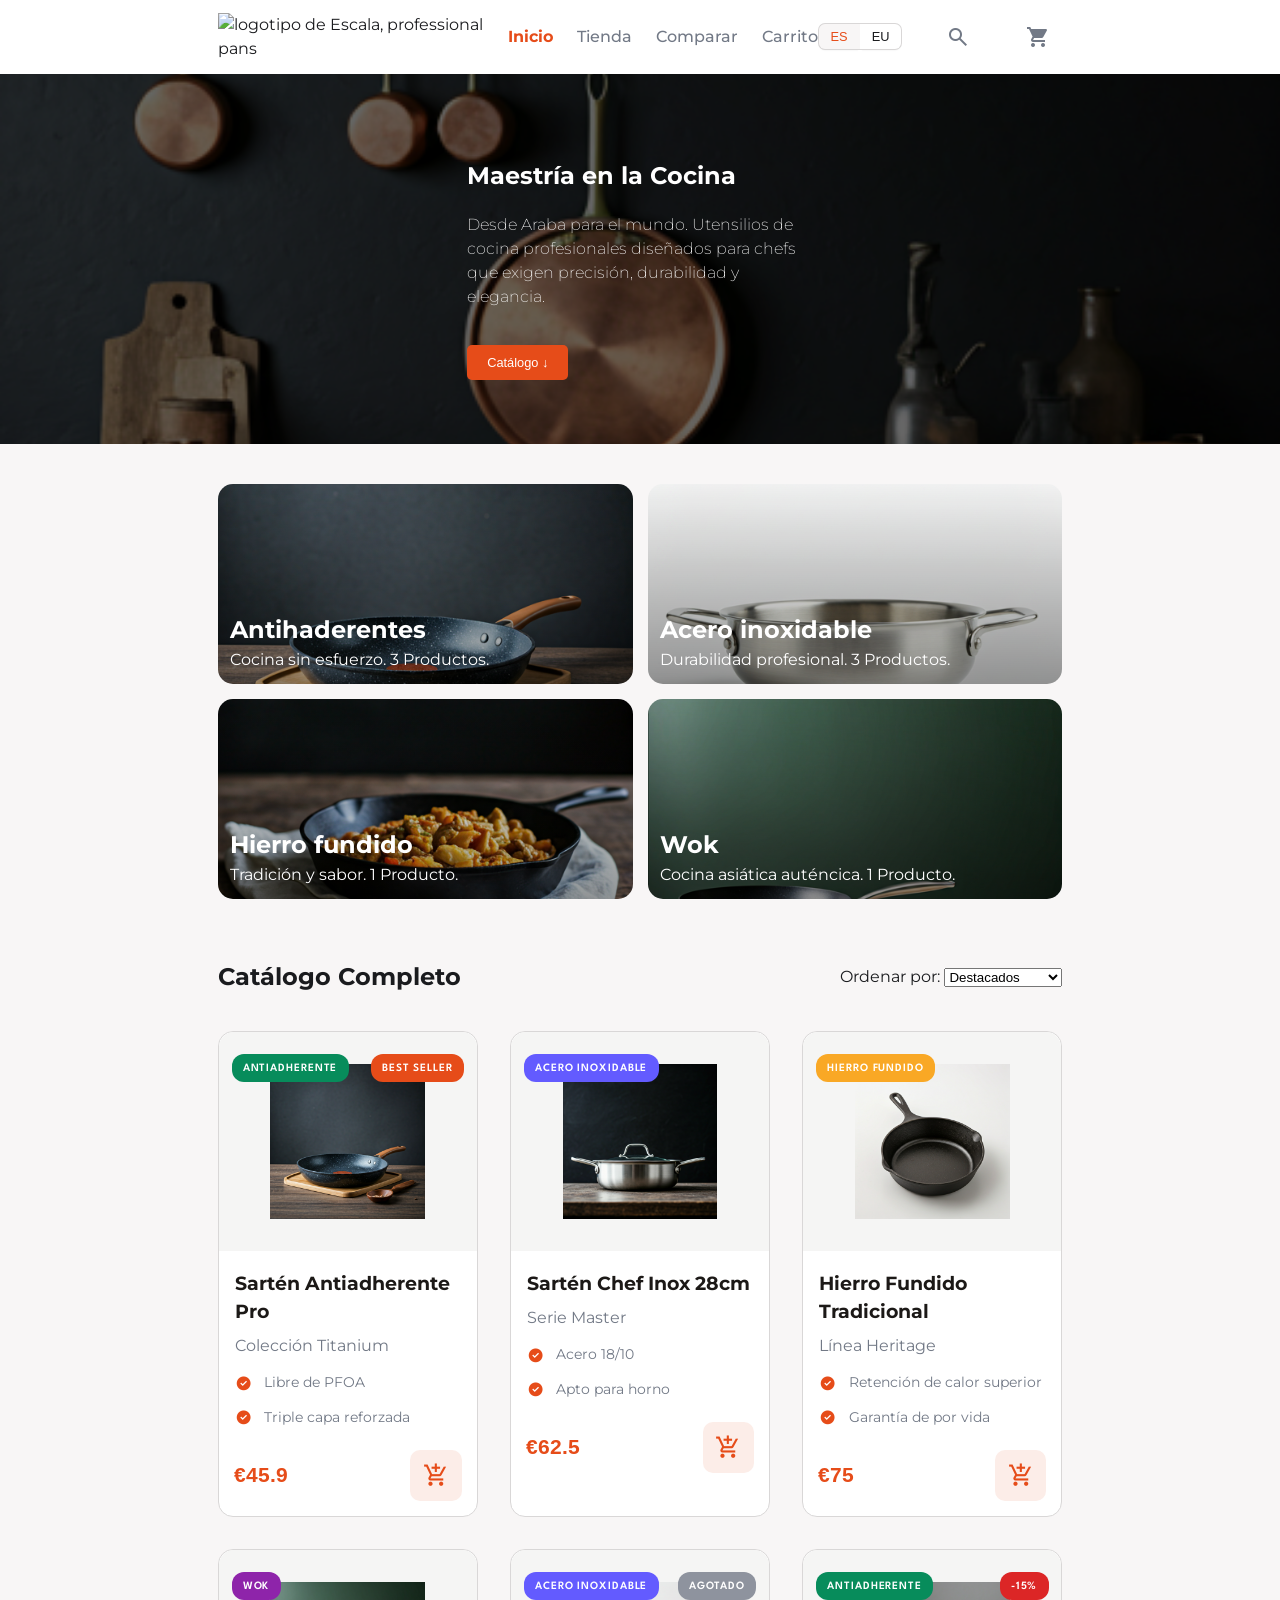
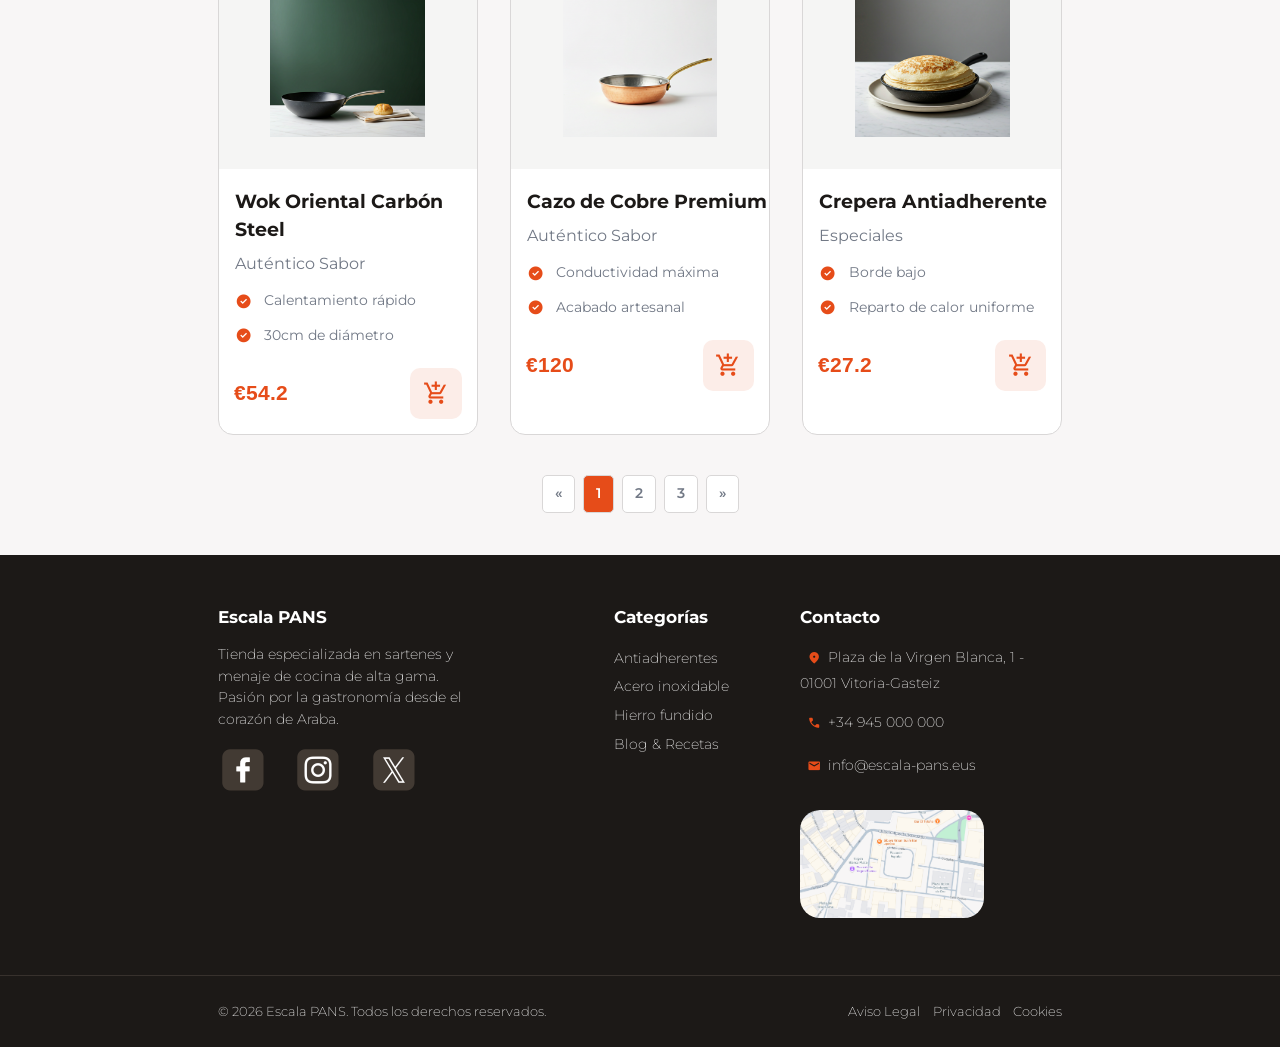
==== commit 24ed6e8a: "Ajustes de estilo" ====
--- a/index.html
+++ b/index.html
@@ -6,6 +6,7 @@
         <meta name = "viewport" content = "width=device-width, initial-scale=1.0"/>
         <title>ESCALA Pans</title>
         <link rel = "stylesheet" href = "styles/styles.css"/>
+        <link rel = "stylesheet" href = "styles/index.css"/>
         <link rel = "stylesheet" href = "styles/catalogo.css"/>
         <link rel="icon" type="image/png" href="images/favicon.png">
         <!-- Google Fonts -->
@@ -39,8 +40,8 @@
                     <button id = "euskera">EU</button>
                 </div>
                 <!--Búsqueda y carrito-->
-                <a href="#" class="material-symbols-outlined">search</a>
-                <a href="#" class="material-symbols-outlined">shopping_cart</a>
+                <a href="#" class="material-symbols-outlined gray">search</a>
+                <a href="carrito.html" class="material-symbols-outlined gray">shopping_cart</a>
             </div>
         </header>
 
@@ -57,7 +58,7 @@
         <main class="index-main">
             <!--Categorías-->
             <section class="categorias">
-                <article id = "antihaderentes">
+                <article id = "antiadherentes">
                     <h2>Antihaderentes</h2>
                     <p>Cocina sin esfuerzo. 3 Productos.</p>
                 </article>
@@ -138,7 +139,7 @@
                         <p><span class="material-symbols-outlined" aria-label="Teléfono">call</span>+34 945 000 000</p>
                         <p><span class="material-symbols-outlined" aria-label="Correo electrónico">mail</span>info@escala-pans.eus</p>
                     </address>
-                    <img src = "images/mapa.png" alt = "Mapa de la tienda física Escala, professional pans">
+                    <a href="https://maps.app.goo.gl/m7dJPcjNSucM1NwH6"><img src = "images/mapa.png" alt = "Mapa de la tienda física Escala, professional pans"></a>
                 </div>
             </section>
             <!--Aviso legal y enlaces a políticas de privacidad y cookies-->
--- a/styles/styles.css
+++ b/styles/styles.css
@@ -112,6 +112,87 @@
     color: var(--textosecundario);
 }
 
+.precio {
+    font-weight: 600;
+    font-family: "Arimo", Arial, sans-serif;
+    color: var(--resaltado);
+    font-size: 1.3em;
+}
+
+button {
+    background-color: var(--resaltado);
+    color: var(--blanco);
+    border: none;
+    border-radius: 5px;
+    padding: 2% 5%;
+    font-size: 0.8em;
+    cursor: pointer;
+
+}
+
+.material-symbols-outlined {
+    font-variation-settings: 'FILL' 1;
+    vertical-align: middle;
+    padding: 0.5em;
+    color: var(--resaltado);
+    transition: color var(--transicionbase);  /* añadir */
+}
+
+.material-symbols-outlined.gray {
+    color: var(--textosecundario);
+}
+
+.seleccionar-opciones .material-symbols-outlined:hover {
+    color: var(--resaltado);
+}
+
+
+.grid-carrito {
+    display: grid;
+    grid-template-columns: 3fr 1fr;
+    gap: 2%;
+}
+
+/* 
+    Botón de selección de cantidad
+*/
+
+.cantidad-input {
+    display: inline-flex;
+    align-items: center;
+    gap: 4px;
+    padding: 4px 8px;
+    border: 1px solid var(--bordeclaro);
+    border-radius: 5px;
+}
+
+.cantidad-contador {
+    font-size: 1.7em;
+    line-height: 1;
+    color: var(--textosecundario);
+    padding: 0 4px;
+    flex-shrink: 0;
+}
+
+.cantidad-producto {
+    border: none;
+    background: transparent;
+    outline: none;
+    font-size: 1rem;
+    width: 2.5rem;
+    text-align: center;
+}
+
+/* Quitar flechas */
+.cantidad-producto::-webkit-inner-spin-button,
+.cantidad-producto::-webkit-outer-spin-button {
+    -webkit-appearance: none;
+    margin: 0;
+}
+
+.cantidad-producto[type=number] {
+    appearance: textfield;
+}
 
 /* 
     HEADER
@@ -205,10 +286,6 @@
     border-radius: 0 7px 7px 0;
 }
 
-.seleccionar-opciones .material-symbols-outlined:hover {
-    color: var(--resaltado);
-    transition: var(--transicionbase);
-}
 
 /* 
     ESTILOS DEL FOOTER
@@ -241,6 +318,10 @@
 footer .redes img {
     width: 50px;
     margin-right: 1.5em;
+    transition: var(--transicionbase);
+}
+footer .redes img:hover {
+    transform: scale(1.3);
 }
 
 /* Categorías del footer */
@@ -260,11 +341,7 @@
 /* Iconos del footer */
 
 footer span.material-symbols-outlined {
-    font-variation-settings: 'FILL' 1;
-    color: var(--resaltado);
     font-size: 1em;
-    vertical-align: middle;
-    margin-right: 0.5em;
 }
 
 /* Imagen del mapa en el footer */
@@ -291,108 +368,10 @@
     gap: 1em;
 }
 
-/* INDEX.HTML */
-
-/* Estilos para el elemento central del index */
-
-.imagen-central {
-    height: fit-content;
-    padding: 5%;
-    background-image:
-        linear-gradient(rgba(0,0,0,0.6), rgba(0,0,0,0.6)),    
-        url('/images/cocina.png');
-    background-size: cover;
-    background-position: center;
-    display: flex;
-    justify-content: center;
-}
-
-.imagen-central div {
-    width: 30%;
-    color: var(--blanco);
-}
-
-.imagen-central p {
-    font-weight: 200;
-    line-height: 1.5em;
-}
-
-.imagen-central button {
-    background-color: var(--resaltado);
-    color: var(--blanco);
-    border: none;
-    border-radius: 5px;
-    padding: 10px 20px;
-    font-size: 0.8em;
-    cursor: pointer;
-    margin-top: 20px;
-}
-
-/* Estilos para el main */
-
-.index-main {
-    display: flex;
-    flex-direction: column;
-    align-items: stretch;
-}
-
-/* Estilos para las categorías */
-
-.categorias {
-    display: grid;
-    grid-template-columns:  repeat(2, 1fr);
-    margin-top: 40px;
-    margin-bottom: 40px;
-    grid-gap: 15px;
-    width: 100%;
-}
-
-.categorias article {
-    border-radius: 15px;
-    height: 200px;
-    color: var(--blanco);
-    display: flex;
-    flex-direction: column;       
-    justify-content: flex-end;    
-    align-items: flex-start;
-    padding: 3%;      
-}
-
-.categorias article h2,
-.categorias article p {
-    margin: 0;           
-    padding: 0;          
-    line-height: 1.5em; 
-}
-
-#antihaderentes {
-    background-image:
-        linear-gradient(to top, rgba(0,0,0,0.4) 0%, rgba(0,0,0,0) 100%),
-        url('/images/antiadherente.png');
-    background-size: cover;
-    background-position: center;
-}
-
-#acero-inoxidable {
-    background-image:
-        linear-gradient(to top, rgba(0,0,0,0.4) 0%, rgba(0,0,0,0) 100%),
-        url('/images/inox2.png');
-    background-size: cover;
-    background-position: center;
-}
-
-#hierro-fundido {
-    background-image:
-        linear-gradient(to top, rgba(0,0,0,0.4) 0%, rgba(0,0,0,0) 100%),
-        url('/images/hierro2.png');
-    background-size: cover;
-    background-position: center;
-}
-
-#wok {
-    background-image:
-        linear-gradient(to top, rgba(0,0,0,0.4) 0%, rgba(0,0,0,0) 100%),
-        url('/images/wok.png');
-    background-size: cover;
-    background-position: center;
-}
+footer .footer-categorias ul li a:hover {
+    color: var(--resaltado);
+}
+
+footer a:hover {
+    color: var(--resaltado)
+}
--- a/styles/index.css
+++ b/styles/index.css
@@ -0,0 +1,105 @@
+/* INDEX.HTML */
+
+/* Estilos para el elemento central del index */
+
+.imagen-central {
+    height: fit-content;
+    padding: 5%;
+    background-image:
+        linear-gradient(rgba(0,0,0,0.6), rgba(0,0,0,0.6)),    
+        url('/images/cocina.png');
+    background-size: cover;
+    background-position: center;
+    display: flex;
+    justify-content: center;
+}
+
+.imagen-central div {
+    width: 30%;
+    color: var(--blanco);
+}
+
+.imagen-central p {
+    font-weight: 200;
+    line-height: 1.5em;
+}
+
+.imagen-central button {
+    background-color: var(--resaltado);
+    color: var(--blanco);
+    border: none;
+    border-radius: 5px;
+    padding: 10px 20px;
+    font-size: 0.8em;
+    cursor: pointer;
+    margin-top: 20px;
+}
+
+/* Estilos para el main */
+
+.index-main {
+    display: flex;
+    flex-direction: column;
+    align-items: stretch;
+}
+
+/* Estilos para las categorías */
+
+.categorias {
+    display: grid;
+    grid-template-columns:  repeat(2, 1fr);
+    margin-top: 40px;
+    margin-bottom: 40px;
+    grid-gap: 15px;
+    width: 100%;
+}
+
+.categorias article {
+    border-radius: 15px;
+    height: 200px;
+    color: var(--blanco);
+    display: flex;
+    flex-direction: column;       
+    justify-content: flex-end;    
+    align-items: flex-start;
+    padding: 3%;      
+}
+
+.categorias article h2,
+.categorias article p {
+    margin: 0;           
+    padding: 0;          
+    line-height: 1.5em; 
+}
+
+#antiadherentes {
+    background-image:
+        linear-gradient(to top, rgba(0,0,0,0.4) 0%, rgba(0,0,0,0) 100%),
+        url('/images/antiadherente.png');
+    background-size: cover;
+    background-position: center;
+}
+
+#acero-inoxidable {
+    background-image:
+        linear-gradient(to top, rgba(0,0,0,0.4) 0%, rgba(0,0,0,0) 100%),
+        url('/images/inox2.png');
+    background-size: cover;
+    background-position: center;
+}
+
+#hierro-fundido {
+    background-image:
+        linear-gradient(to top, rgba(0,0,0,0.4) 0%, rgba(0,0,0,0) 100%),
+        url('/images/hierro2.png');
+    background-size: cover;
+    background-position: center;
+}
+
+#wok {
+    background-image:
+        linear-gradient(to top, rgba(0,0,0,0.4) 0%, rgba(0,0,0,0) 100%),
+        url('/images/wok.png');
+    background-size: cover;
+    background-position: center;
+}
--- a/styles/catalogo.css
+++ b/styles/catalogo.css
@@ -39,7 +39,7 @@
 }
 
 .producto-imagen img {
-    width: 40%;
+    width: 60%;
     padding: 2em 0 2em 0;
 }
 
@@ -117,13 +117,14 @@
 .caracteristicas {
     list-style: none;
     padding: 0;
+    margin-top: 0.5em;
 }
 
 .caracteristicas span {
     fill:#727986;
     font-size: 1.2em;
     vertical-align: middle;
-    margin-right: 1em;
+    padding-left: 0;
 }
 
 .caracteristicas li {
@@ -136,21 +137,14 @@
     display: flex;
     justify-content: space-between;
     align-items: center;
-    margin-top: 15px;
     padding:15px;
-}
-
-.producto-acciones .precio {
-    font-weight: 600;
-    color: var(--resaltado);
-    font-size: 1.3em;
 }
 
 .producto-acciones button {
     background-color: #FCEDE8;
     border: none;
     border-radius: 10px;
-    padding: 10px;
+    padding: 0;
     cursor: pointer;
     display: flex;
     justify-content: center;
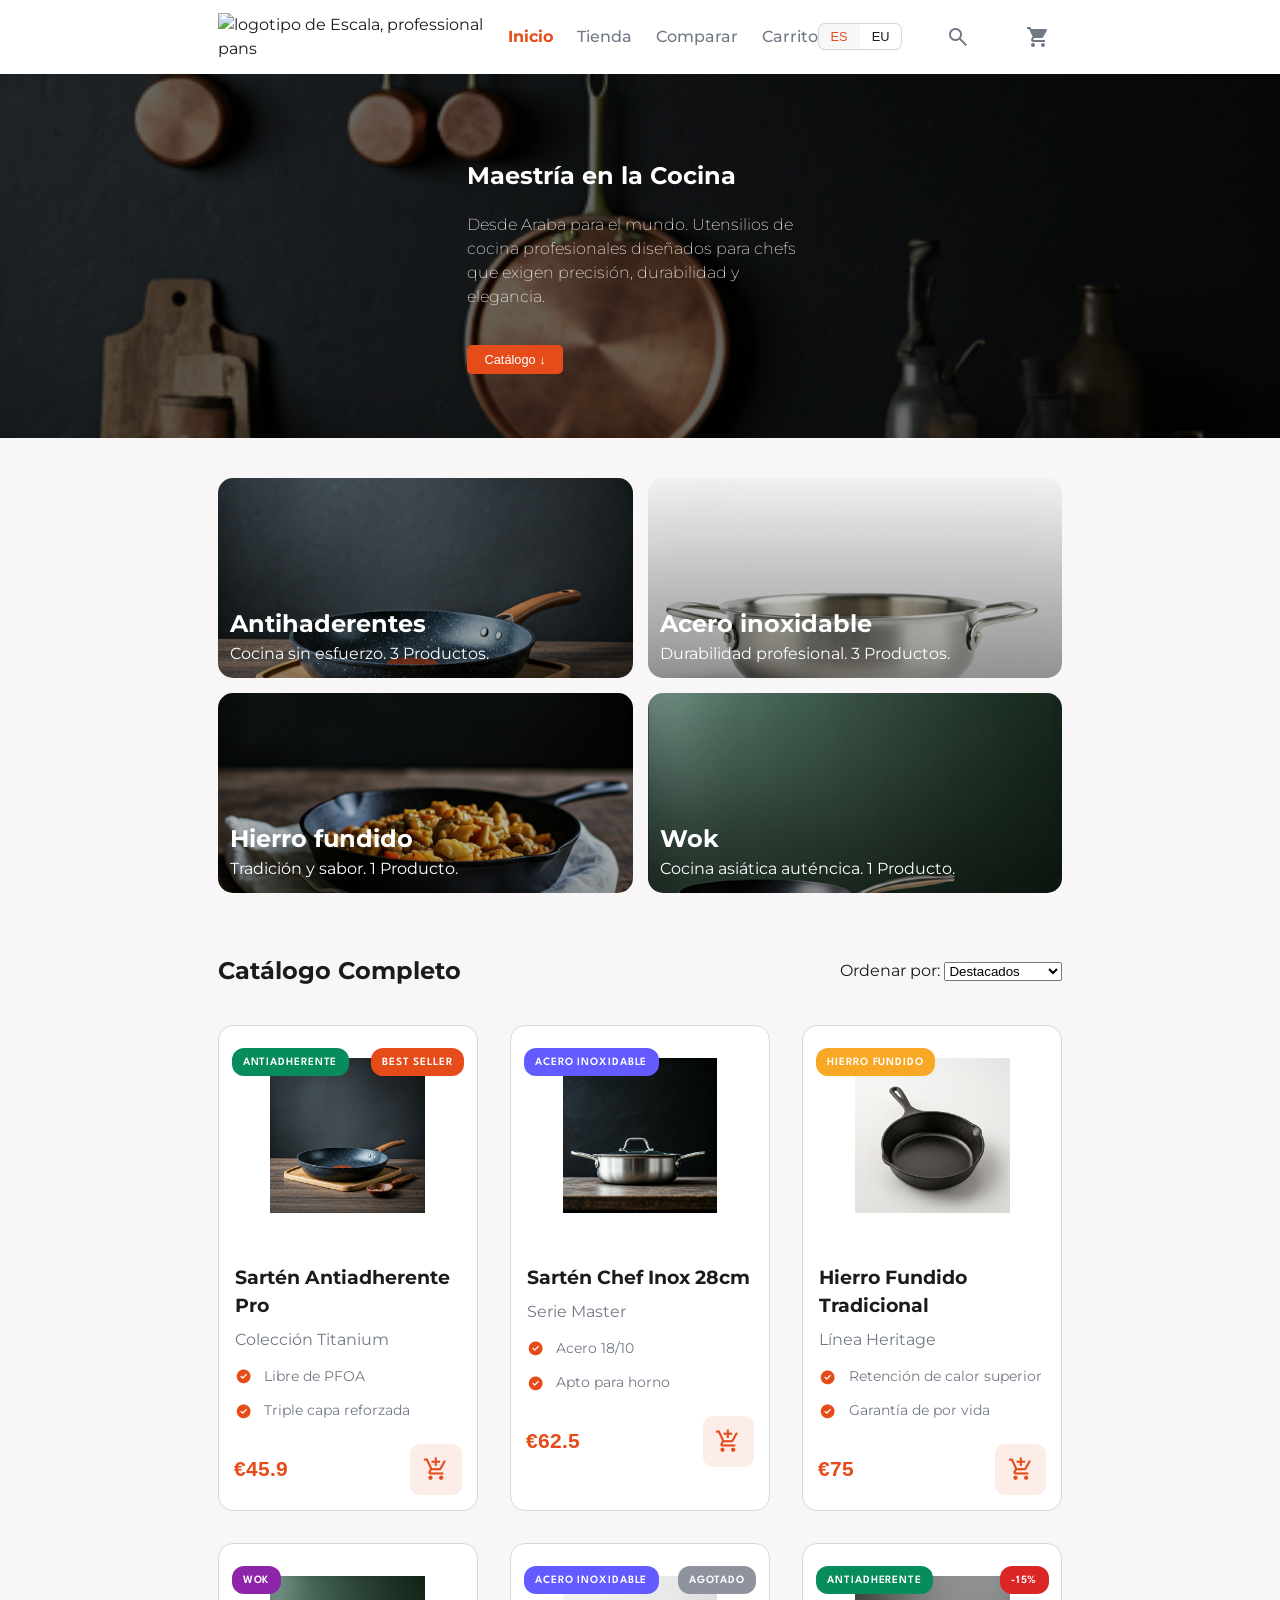
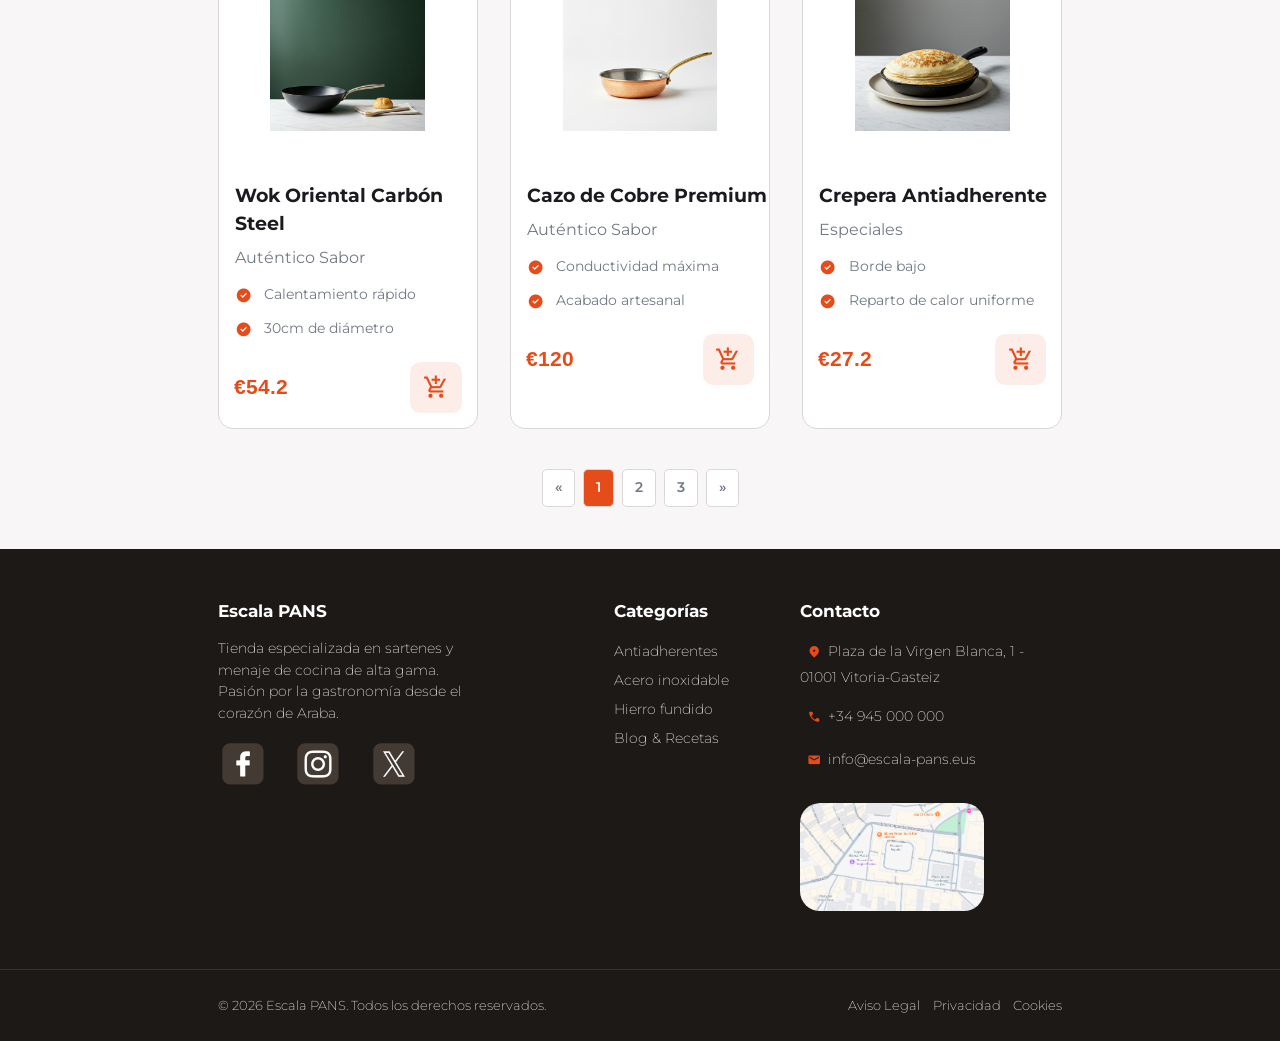
==== commit f2884fa6: "Agregados los primeros SCSS que modificar el index.html" ====
--- a/index.html
+++ b/index.html
@@ -5,9 +5,9 @@
         <meta charset = "UTF-8"/>
         <meta name = "viewport" content = "width=device-width, initial-scale=1.0"/>
         <title>ESCALA Pans</title>
-        <link rel = "stylesheet" href = "styles/styles.css"/>
-        <link rel = "stylesheet" href = "styles/index.css"/>
-        <link rel = "stylesheet" href = "styles/catalogo.css"/>
+        <link rel = "stylesheet" href = "css/styles.min.css"/>
+        <link rel = "stylesheet" href = "css/index.min.css"/>
+        <link rel = "stylesheet" href = "css/catalogo.min.css"/>
         <link rel="icon" type="image/png" href="images/favicon.png">
         <!-- Google Fonts -->
         <link rel="preconnect" href="https://fonts.googleapis.com">
@@ -22,7 +22,7 @@
         <!--HEADER-->
         <header>
             <!--Logotipo-->
-            <a href="index.html"><img id = "logo" src = "images/logo.png" alt = "logotipo de Escala, professional pans"/></a>
+            <a href="index.html"><img src = "images/logo.png" alt = "logotipo de Escala, professional pans"/></a>
             <!--Menú de navegación-->
             <nav id="menu-principal">
                 <ul>
--- a/css/styles.min.css
+++ b/css/styles.min.css
@@ -0,0 +1 @@
+html,body,div,span,applet,object,iframe,blockquote,pre,a,abbr,acronym,address,big,cite,code,del,dfn,em,img,ins,kbd,q,s,samp,small,strike,strong,sub,sup,tt,var,b,u,i,center,dl,dt,dd,ol,ul,li,fieldset,form,label,legend,table,caption,tbody,tfoot,thead,tr,th,td,article,aside,canvas,details,embed,figure,figcaption,footer,header,hgroup,menu,nav,output,ruby,section,summary,time,mark,audio,video{margin:0;padding:0;border:0;font-size:100%;font:inherit;vertical-align:baseline}article,aside,details,figcaption,figure,footer,header,hgroup,menu,nav,section{display:block}body{line-height:1.5}ol,ul{list-style:none}blockquote,q{quotes:none}blockquote:before,blockquote:after,q:before,q:after{content:"";content:none}table{border-collapse:collapse;border-spacing:0}*{box-sizing:border-box}body{font-family:"Montserrat",Arial,sans-serif;background-color:#f8f6f6;color:#1a1b1e}a{color:inherit;text-decoration:none;transition:color 300ms}button,a{cursor:pointer}address{font-style:normal}main{padding:0 17%}.titulo{margin-bottom:3%;border-bottom:1px solid #d9d7d7;padding:2% 0}.titulo p{color:#727986}.precio{font-weight:600;font-family:"Arimo",Arial,sans-serif;color:#e64c19;font-size:1.3em}.texto-small{color:#727986;font-size:small}.texto-tiny{font-size:.7em}button{background-color:#e64c19;color:#fff;border:none;border-radius:5px;padding:2% 5%;font-size:.8em;cursor:pointer}.material-symbols-outlined{font-variation-settings:"FILL" 1;vertical-align:middle;padding:.5em;color:#e64c19;transition:color 300ms}.material-symbols-outlined.gray{color:#727986}.material-symbols-outlined.small{font-size:1em;padding:0}.selecciona-cantidad{margin-top:5%;display:flex}.cantidad-input{display:inline-flex;align-items:center;gap:4px;padding:4px 8px;border:1px solid #d9d7d7;border-radius:5px}.cantidad-contador{font-size:1.7em;line-height:1;color:#727986;padding:0 4px;flex-shrink:0;background-color:rgba(0,0,0,0);border:0}.cantidad-producto{border:none;background:rgba(0,0,0,0);outline:none;font-size:1rem;width:2.5rem;text-align:center}.cantidad-producto::-webkit-inner-spin-button,.cantidad-producto::-webkit-outer-spin-button{-webkit-appearance:none;margin:0}.cantidad-producto[type=number]{-webkit-appearance:textfield;-moz-appearance:textfield;appearance:textfield}header{background-color:#fff;display:flex;align-items:center;justify-content:space-between;box-shadow:0 2px 4px rgba(0,0,0,.1);width:100%;padding:1% 17%}header img{height:50px;width:auto}#menu-principal ul{display:flex;gap:1.5em}#menu-principal a{font-weight:500;color:#727986}#menu-principal a:hover{color:#e64c19}#menu-principal a.activo{color:#e64c19;font-weight:700}.seleccionar-opciones{display:flex;align-items:center;gap:2em}.seleccionar-opciones button{background-color:rgba(0,0,0,0);border:1px solid #d9d7d7;color:#1a1b1e;padding:5px 12px;font-size:.8em;font-weight:400;box-shadow:0 2px 2px -2px rgba(0,0,0,.1);margin:0;transition:background-color 300ms,color 300ms,border-color 300ms}.seleccionar-opciones button:hover{background-color:#e64c19;color:#fff;border-color:#e64c19}.botones-idiomas{display:flex}.seleccionar-opciones .material-symbols-outlined:hover{color:#e64c19}#espaniol{border-right:0;border-radius:7px 0 0 7px;background-color:#f8f6f6;color:#e64c19}#euskera{border-left:0;border-radius:0 7px 7px 0}footer{background-color:#1c1917;color:#fff;font-weight:200}footer h4{margin-bottom:.8em;font-size:1.2em}footer .informacion{display:grid;grid-template-columns:repeat(3, 1fr);padding:2% 17%;align-items:start;font-size:.9em;gap:2em}footer .redes img{width:50px;margin-right:1.5em;transition:transform 300ms}footer .redes img:hover{transform:scale(1.3)}footer .footer-categorias{display:flex;flex-direction:column;text-align:left;padding-left:40%}footer .footer-categorias ul li a{color:#fff;line-height:2em;transition:color 300ms}footer .footer-categorias ul li a:hover{color:#e64c19}footer span.material-symbols-outlined{font-size:1em}footer .contacto img{width:70%;border-radius:20px;margin-top:1em}footer .aviso-legal{display:flex;justify-content:space-between;margin-top:2em;border-top:1px solid #37312d;font-size:.8em;padding:1em 17%}footer .aviso-legal .avisos-derecha{display:flex;gap:1em}footer a:hover{color:#e64c19}/*# sourceMappingURL=styles.min.css.map */
--- a/css/index.min.css
+++ b/css/index.min.css
@@ -0,0 +1 @@
+html,body,div,span,applet,object,iframe,blockquote,pre,a,abbr,acronym,address,big,cite,code,del,dfn,em,img,ins,kbd,q,s,samp,small,strike,strong,sub,sup,tt,var,b,u,i,center,dl,dt,dd,ol,ul,li,fieldset,form,label,legend,table,caption,tbody,tfoot,thead,tr,th,td,article,aside,canvas,details,embed,figure,figcaption,footer,header,hgroup,menu,nav,output,ruby,section,summary,time,mark,audio,video{margin:0;padding:0;border:0;font-size:100%;font:inherit;vertical-align:baseline}article,aside,details,figcaption,figure,footer,header,hgroup,menu,nav,section{display:block}body{line-height:1.5}ol,ul{list-style:none}blockquote,q{quotes:none}blockquote:before,blockquote:after,q:before,q:after{content:"";content:none}table{border-collapse:collapse;border-spacing:0}*{box-sizing:border-box}body{font-family:"Montserrat",Arial,sans-serif;background-color:#f8f6f6;color:#1a1b1e}a{color:inherit;text-decoration:none;transition:color 300ms}button,a{cursor:pointer}address{font-style:normal}main{padding:0 17%}.titulo{margin-bottom:3%;border-bottom:1px solid #d9d7d7;padding:2% 0}.titulo p{color:#727986}.precio{font-weight:600;font-family:"Arimo",Arial,sans-serif;color:#e64c19;font-size:1.3em}.texto-small{color:#727986;font-size:small}.texto-tiny{font-size:.7em}button{background-color:#e64c19;color:#fff;border:none;border-radius:5px;padding:2% 5%;font-size:.8em;cursor:pointer}.material-symbols-outlined{font-variation-settings:"FILL" 1;vertical-align:middle;padding:.5em;color:#e64c19;transition:color 300ms}.material-symbols-outlined.gray{color:#727986}.material-symbols-outlined.small{font-size:1em;padding:0}.selecciona-cantidad{margin-top:5%;display:flex}.cantidad-input{display:inline-flex;align-items:center;gap:4px;padding:4px 8px;border:1px solid #d9d7d7;border-radius:5px}.cantidad-contador{font-size:1.7em;line-height:1;color:#727986;padding:0 4px;flex-shrink:0;background-color:rgba(0,0,0,0);border:0}.cantidad-producto{border:none;background:rgba(0,0,0,0);outline:none;font-size:1rem;width:2.5rem;text-align:center}.cantidad-producto::-webkit-inner-spin-button,.cantidad-producto::-webkit-outer-spin-button{-webkit-appearance:none;margin:0}.cantidad-producto[type=number]{-webkit-appearance:textfield;-moz-appearance:textfield;appearance:textfield}header{background-color:#fff;display:flex;align-items:center;justify-content:space-between;box-shadow:0 2px 4px rgba(0,0,0,.1);width:100%;padding:1% 17%}header img{height:50px;width:auto}#menu-principal ul{display:flex;gap:1.5em}#menu-principal a{font-weight:500;color:#727986}#menu-principal a:hover{color:#e64c19}#menu-principal a.activo{color:#e64c19;font-weight:700}.seleccionar-opciones{display:flex;align-items:center;gap:2em}.botones-idiomas{display:flex}.seleccionar-opciones button{background-color:rgba(0,0,0,0);border:1px solid #d9d7d7;color:#1a1b1e;padding:5px 12px;font-size:.8em;font-weight:400;box-shadow:0 2px 2px -2px rgba(0,0,0,.1);margin:0;transition:background-color 300ms,color 300ms,border-color 300ms}.seleccionar-opciones button:hover{background-color:#e64c19;color:#fff;border-color:#e64c19}.seleccionar-opciones .material-symbols-outlined:hover{color:#e64c19}#espaniol{border-right:0;border-radius:7px 0 0 7px;background-color:#f8f6f6;color:#e64c19}#euskera{border-left:0;border-radius:0 7px 7px 0}footer{background-color:#1c1917;color:#fff;font-weight:200}footer h4{margin-bottom:.8em;font-size:1.2em}footer .informacion{display:grid;grid-template-columns:repeat(3, 1fr);padding:2% 17%;align-items:start;font-size:.9em;gap:2em}footer .redes img{width:50px;margin-right:1.5em;transition:transform 300ms}footer .redes img:hover{transform:scale(1.3)}footer .footer-categorias{display:flex;flex-direction:column;text-align:left;padding-left:40%}footer .footer-categorias ul li a{color:#fff;line-height:2em;transition:color 300ms}footer .footer-categorias ul li a:hover{color:#e64c19}footer span.material-symbols-outlined{font-size:1em}footer .contacto img{width:70%;border-radius:20px;margin-top:1em}footer .aviso-legal{display:flex;justify-content:space-between;margin-top:2em;border-top:1px solid #37312d;font-size:.8em;padding:1em 17%}footer .aviso-legal .avisos-derecha{display:flex;gap:1em}footer a:hover{color:#e64c19}.imagen-central{height:-moz-fit-content;height:fit-content;padding:5%;background-image:linear-gradient(rgba(0, 0, 0, 0.6), rgba(0, 0, 0, 0.6)),url("../images/cocina.png");background-size:cover;background-position:center;display:flex;justify-content:center}.imagen-central div{width:30%;color:#fff}.imagen-central p{font-weight:200;line-height:1.5em}.imagen-central button{margin-top:20px}.index-main{display:flex;flex-direction:column;align-items:stretch}.categorias{display:grid;grid-template-columns:repeat(2, 1fr);margin-top:40px;margin-bottom:40px;gap:15px;width:100%}.categorias article{border-radius:15px;height:200px;color:#fff;display:flex;flex-direction:column;justify-content:flex-end;align-items:flex-start;padding:3%}.categorias article h2,.categorias article p{margin:0;padding:0;line-height:1.5em}#antiadherentes{background-image:linear-gradient(to top, rgba(0, 0, 0, 0.4) 0%, rgba(0, 0, 0, 0) 100%),url("../images/antiadherente.png");background-size:cover;background-position:center}#acero-inoxidable{background-image:linear-gradient(to top, rgba(0, 0, 0, 0.4) 0%, rgba(0, 0, 0, 0) 100%),url("../images/inox2.png");background-size:cover;background-position:center}#hierro-fundido{background-image:linear-gradient(to top, rgba(0, 0, 0, 0.4) 0%, rgba(0, 0, 0, 0) 100%),url("../images/hierro2.png");background-size:cover;background-position:center}#wok{background-image:linear-gradient(to top, rgba(0, 0, 0, 0.4) 0%, rgba(0, 0, 0, 0) 100%),url("../images/wok.png");background-size:cover;background-position:center}/*# sourceMappingURL=index.min.css.map */
--- a/css/catalogo.min.css
+++ b/css/catalogo.min.css
@@ -0,0 +1 @@
+html,body,div,span,applet,object,iframe,blockquote,pre,a,abbr,acronym,address,big,cite,code,del,dfn,em,img,ins,kbd,q,s,samp,small,strike,strong,sub,sup,tt,var,b,u,i,center,dl,dt,dd,ol,ul,li,fieldset,form,label,legend,table,caption,tbody,tfoot,thead,tr,th,td,article,aside,canvas,details,embed,figure,figcaption,footer,header,hgroup,menu,nav,output,ruby,section,summary,time,mark,audio,video{margin:0;padding:0;border:0;font-size:100%;font:inherit;vertical-align:baseline}article,aside,details,figcaption,figure,footer,header,hgroup,menu,nav,section{display:block}body{line-height:1.5}ol,ul{list-style:none}blockquote,q{quotes:none}blockquote:before,blockquote:after,q:before,q:after{content:"";content:none}table{border-collapse:collapse;border-spacing:0}*{box-sizing:border-box}body{font-family:"Montserrat",Arial,sans-serif;background-color:#f8f6f6;color:#1a1b1e}a{color:inherit;text-decoration:none;transition:color 300ms}button,a{cursor:pointer}address{font-style:normal}main{padding:0 17%}.titulo{margin-bottom:3%;border-bottom:1px solid #d9d7d7;padding:2% 0}.titulo p{color:#727986}.precio{font-weight:600;font-family:"Arimo",Arial,sans-serif;color:#e64c19;font-size:1.3em}.texto-small{color:#727986;font-size:small}.texto-tiny{font-size:.7em}button{background-color:#e64c19;color:#fff;border:none;border-radius:5px;padding:2% 5%;font-size:.8em;cursor:pointer}.material-symbols-outlined{font-variation-settings:"FILL" 1;vertical-align:middle;padding:.5em;color:#e64c19;transition:color 300ms}.material-symbols-outlined.gray{color:#727986}.material-symbols-outlined.small{font-size:1em;padding:0}.selecciona-cantidad{margin-top:5%;display:flex}.cantidad-input{display:inline-flex;align-items:center;gap:4px;padding:4px 8px;border:1px solid #d9d7d7;border-radius:5px}.cantidad-contador{font-size:1.7em;line-height:1;color:#727986;padding:0 4px;flex-shrink:0;background-color:rgba(0,0,0,0);border:0}.cantidad-producto{border:none;background:rgba(0,0,0,0);outline:none;font-size:1rem;width:2.5rem;text-align:center}.cantidad-producto::-webkit-inner-spin-button,.cantidad-producto::-webkit-outer-spin-button{-webkit-appearance:none;margin:0}.cantidad-producto[type=number]{-webkit-appearance:textfield;-moz-appearance:textfield;appearance:textfield}header{background-color:#fff;display:flex;align-items:center;justify-content:space-between;box-shadow:0 2px 4px rgba(0,0,0,.1);width:100%;padding:1% 17%}header img{height:50px;width:auto}#menu-principal ul{display:flex;gap:1.5em}#menu-principal a{font-weight:500;color:#727986}#menu-principal a:hover{color:#e64c19}#menu-principal a.activo{color:#e64c19;font-weight:700}.seleccionar-opciones{display:flex;align-items:center;gap:2em}.botones-idiomas{display:flex}.seleccionar-opciones button{background-color:rgba(0,0,0,0);border:1px solid #d9d7d7;color:#1a1b1e;padding:5px 12px;font-size:.8em;font-weight:400;box-shadow:0 2px 2px -2px rgba(0,0,0,.1);margin:0;transition:background-color 300ms,color 300ms,border-color 300ms}.seleccionar-opciones button:hover{background-color:#e64c19;color:#fff;border-color:#e64c19}.seleccionar-opciones .material-symbols-outlined:hover{color:#e64c19}#espaniol{border-right:0;border-radius:7px 0 0 7px;background-color:#f8f6f6;color:#e64c19}#euskera{border-left:0;border-radius:0 7px 7px 0}footer{background-color:#1c1917;color:#fff;font-weight:200}footer h4{margin-bottom:.8em;font-size:1.2em}footer .informacion{display:grid;grid-template-columns:repeat(3, 1fr);padding:2% 17%;align-items:start;font-size:.9em;gap:2em}footer .redes img{width:50px;margin-right:1.5em;transition:transform 300ms}footer .redes img:hover{transform:scale(1.3)}footer .footer-categorias{display:flex;flex-direction:column;text-align:left;padding-left:40%}footer .footer-categorias ul li a{color:#fff;line-height:2em;transition:color 300ms}footer .footer-categorias ul li a:hover{color:#e64c19}footer span.material-symbols-outlined{font-size:1em}footer .contacto img{width:70%;border-radius:20px;margin-top:1em}footer .aviso-legal{display:flex;justify-content:space-between;margin-top:2em;border-top:1px solid #37312d;font-size:.8em;padding:1em 17%}footer .aviso-legal .avisos-derecha{display:flex;gap:1em}footer a:hover{color:#e64c19}.separador{display:flex;justify-content:space-between;align-items:center;margin-bottom:1em}.catalogo-completo{display:grid;grid-template-columns:repeat(3, 1fr);gap:2em;margin-bottom:40px}.catalogo-completo article{background-color:#fff;border:1px solid #d9d7d7;border-radius:15px}.producto-imagen{display:flex;align-content:center;justify-content:center;overflow:hidden;border-radius:15px 15px 0 0;margin:0;position:relative}.producto-imagen img{width:60%;padding:2em 0}.producto-info{padding-left:1em}.producto-info h3{color:#1a1b1e;margin:0;padding-top:1em}.producto-info p{color:#727986;padding-top:.5em;margin:0}.producto-imagen .etiqueta{font-family:"League Spartan",sans-serif;font-weight:600;letter-spacing:.1dvh;position:absolute;top:10%;color:#fff;font-size:.7em;padding:.5em 1em;border-radius:12px;text-transform:uppercase}.producto-imagen .izquierda{left:5%}.producto-imagen .derecha{right:5%}.etiqueta-azul{background-color:#635bff}.etiqueta-amarilla{background-color:#f9a825}.etiqueta-verde{background-color:#078c5b}.etiqueta-morada{background-color:#8e24aa}.etiqueta-naranja{background-color:#e64c19}.etiqueta-gris{background-color:#8e939e}.etiqueta-roja{background-color:#dc2626}.caracteristicas{list-style:none;padding:0;margin-top:.5em}.caracteristicas span{font-size:1.2em;vertical-align:middle;padding-left:0}.caracteristicas li{color:#727986;line-height:1.5em;font-size:.9em}.producto-acciones{display:flex;justify-content:space-between;align-items:center;padding:15px}.producto-acciones button{background-color:#fcede8;border:none;border-radius:10px;padding:0;cursor:pointer;display:flex;justify-content:center}.producto-acciones button span{color:#e64c19;font-size:2em}.paginacion{display:flex;justify-content:center;margin-bottom:5%}.paginacion ul{display:flex;gap:.5em;padding:0;margin:0;list-style:none}.paginacion li a{display:block;padding:7px 12px;border:1px solid #d9d7d7;color:#727986;font-size:.9em;font-weight:600;background-color:#fff;border-radius:5px}.paginacion li a.active{background-color:#e64c19;color:#fff}/*# sourceMappingURL=catalogo.min.css.map */
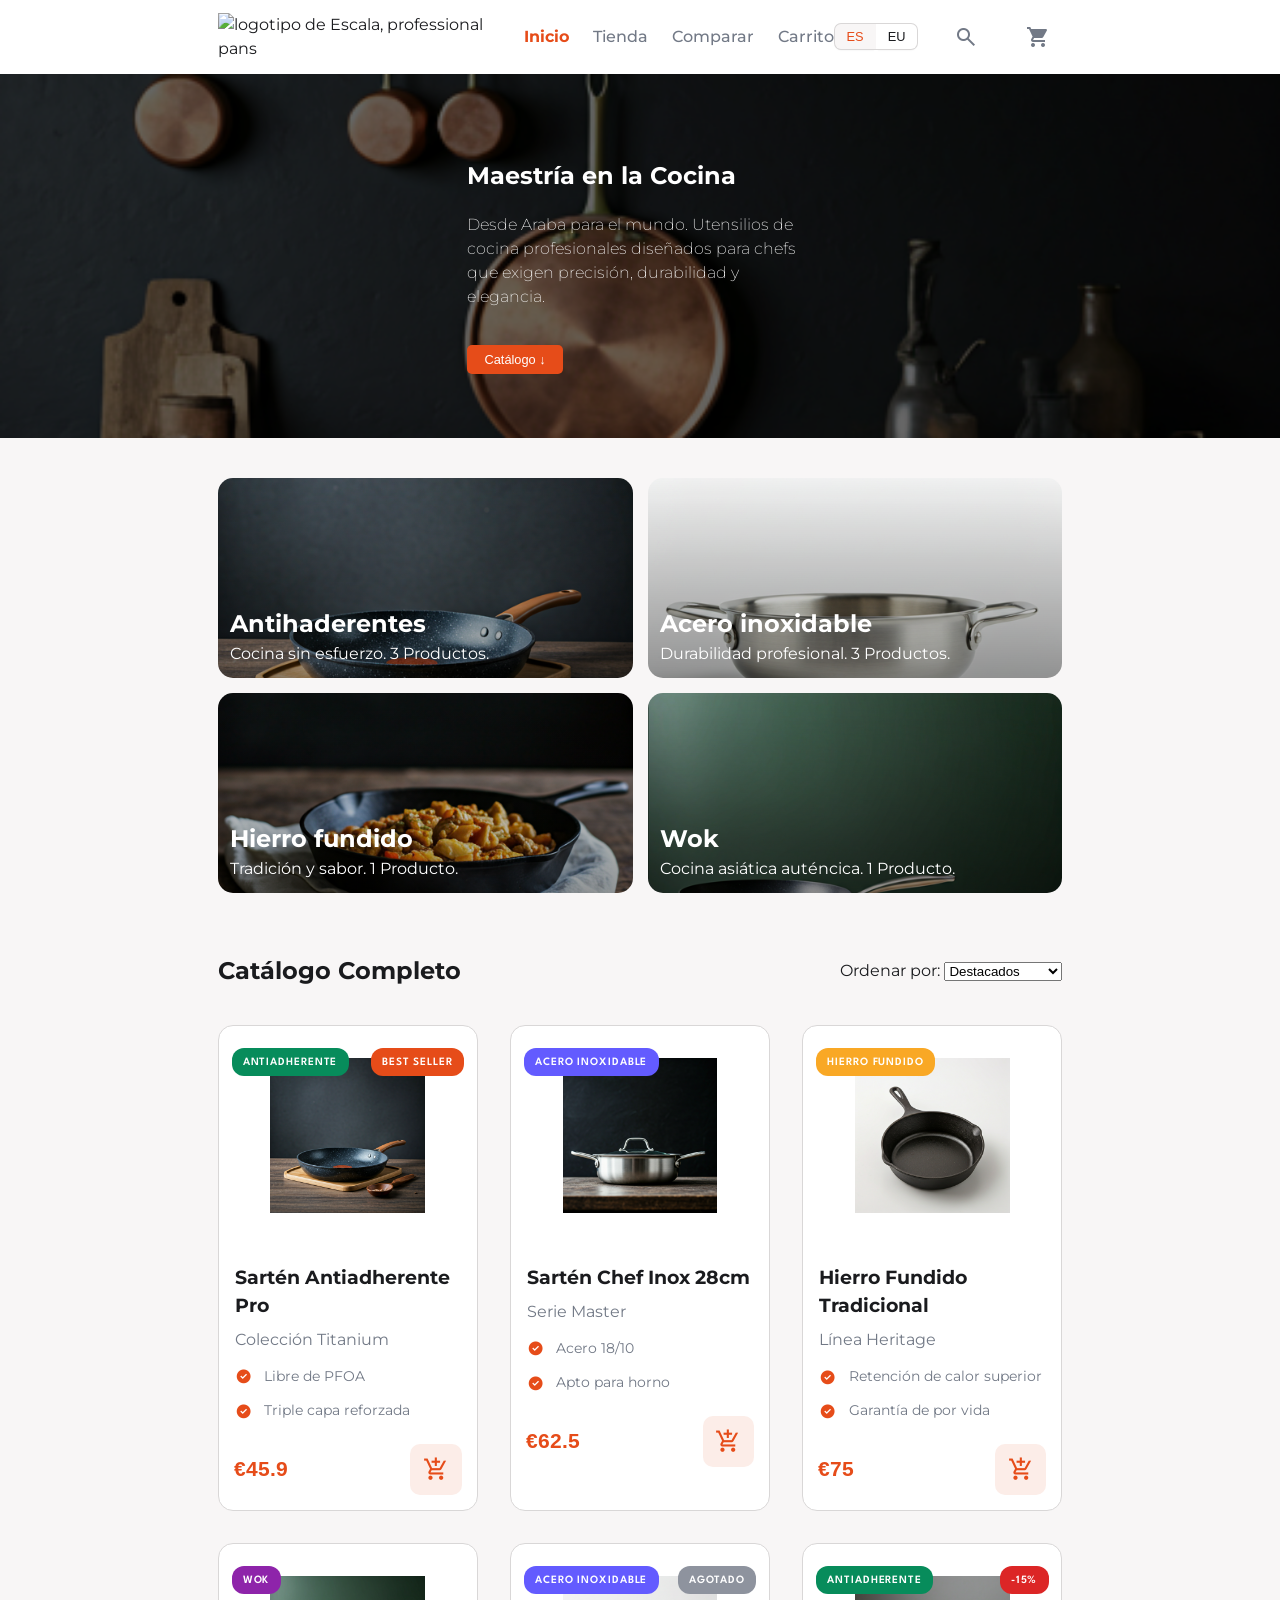
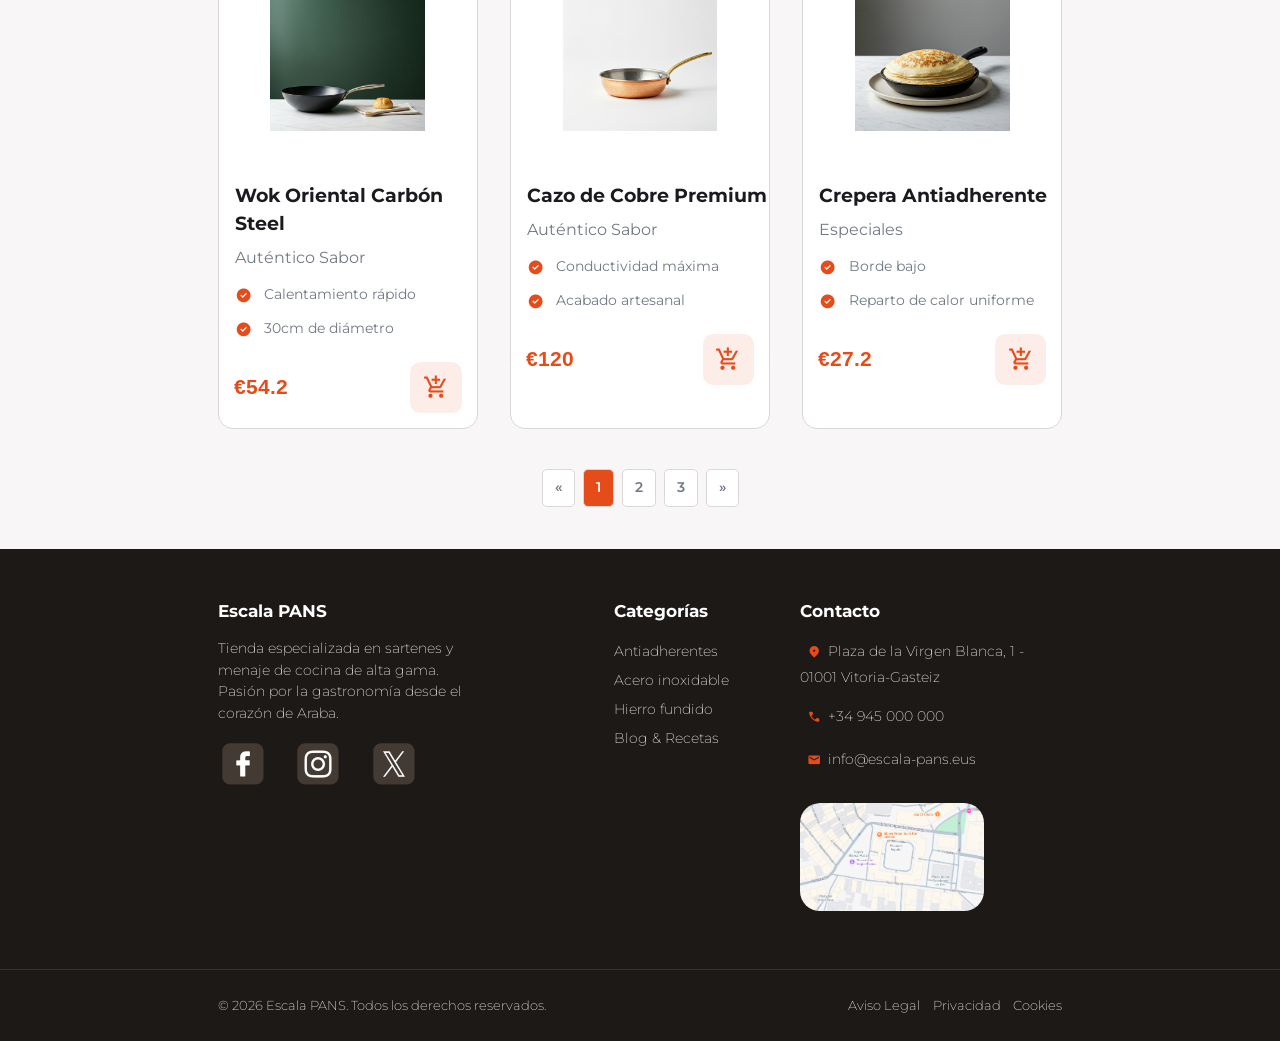
==== commit 59152c87: "Se han quitado enlaces a estilos en los html para aprovechar las funcionalidades de @use" ====
--- a/index.html
+++ b/index.html
@@ -5,9 +5,7 @@
         <meta charset = "UTF-8"/>
         <meta name = "viewport" content = "width=device-width, initial-scale=1.0"/>
         <title>ESCALA Pans</title>
-        <link rel = "stylesheet" href = "css/styles.min.css"/>
         <link rel = "stylesheet" href = "css/index.min.css"/>
-        <link rel = "stylesheet" href = "css/catalogo.min.css"/>
         <link rel="icon" type="image/png" href="images/favicon.png">
         <!-- Google Fonts -->
         <link rel="preconnect" href="https://fonts.googleapis.com">
--- a/css/index.min.css
+++ b/css/index.min.css
@@ -1 +1 @@
-html,body,div,span,applet,object,iframe,blockquote,pre,a,abbr,acronym,address,big,cite,code,del,dfn,em,img,ins,kbd,q,s,samp,small,strike,strong,sub,sup,tt,var,b,u,i,center,dl,dt,dd,ol,ul,li,fieldset,form,label,legend,table,caption,tbody,tfoot,thead,tr,th,td,article,aside,canvas,details,embed,figure,figcaption,footer,header,hgroup,menu,nav,output,ruby,section,summary,time,mark,audio,video{margin:0;padding:0;border:0;font-size:100%;font:inherit;vertical-align:baseline}article,aside,details,figcaption,figure,footer,header,hgroup,menu,nav,section{display:block}body{line-height:1.5}ol,ul{list-style:none}blockquote,q{quotes:none}blockquote:before,blockquote:after,q:before,q:after{content:"";content:none}table{border-collapse:collapse;border-spacing:0}*{box-sizing:border-box}body{font-family:"Montserrat",Arial,sans-serif;background-color:#f8f6f6;color:#1a1b1e}a{color:inherit;text-decoration:none;transition:color 300ms}button,a{cursor:pointer}address{font-style:normal}main{padding:0 17%}.titulo{margin-bottom:3%;border-bottom:1px solid #d9d7d7;padding:2% 0}.titulo p{color:#727986}.precio{font-weight:600;font-family:"Arimo",Arial,sans-serif;color:#e64c19;font-size:1.3em}.texto-small{color:#727986;font-size:small}.texto-tiny{font-size:.7em}button{background-color:#e64c19;color:#fff;border:none;border-radius:5px;padding:2% 5%;font-size:.8em;cursor:pointer}.material-symbols-outlined{font-variation-settings:"FILL" 1;vertical-align:middle;padding:.5em;color:#e64c19;transition:color 300ms}.material-symbols-outlined.gray{color:#727986}.material-symbols-outlined.small{font-size:1em;padding:0}.selecciona-cantidad{margin-top:5%;display:flex}.cantidad-input{display:inline-flex;align-items:center;gap:4px;padding:4px 8px;border:1px solid #d9d7d7;border-radius:5px}.cantidad-contador{font-size:1.7em;line-height:1;color:#727986;padding:0 4px;flex-shrink:0;background-color:rgba(0,0,0,0);border:0}.cantidad-producto{border:none;background:rgba(0,0,0,0);outline:none;font-size:1rem;width:2.5rem;text-align:center}.cantidad-producto::-webkit-inner-spin-button,.cantidad-producto::-webkit-outer-spin-button{-webkit-appearance:none;margin:0}.cantidad-producto[type=number]{-webkit-appearance:textfield;-moz-appearance:textfield;appearance:textfield}header{background-color:#fff;display:flex;align-items:center;justify-content:space-between;box-shadow:0 2px 4px rgba(0,0,0,.1);width:100%;padding:1% 17%}header img{height:50px;width:auto}#menu-principal ul{display:flex;gap:1.5em}#menu-principal a{font-weight:500;color:#727986}#menu-principal a:hover{color:#e64c19}#menu-principal a.activo{color:#e64c19;font-weight:700}.seleccionar-opciones{display:flex;align-items:center;gap:2em}.botones-idiomas{display:flex}.seleccionar-opciones button{background-color:rgba(0,0,0,0);border:1px solid #d9d7d7;color:#1a1b1e;padding:5px 12px;font-size:.8em;font-weight:400;box-shadow:0 2px 2px -2px rgba(0,0,0,.1);margin:0;transition:background-color 300ms,color 300ms,border-color 300ms}.seleccionar-opciones button:hover{background-color:#e64c19;color:#fff;border-color:#e64c19}.seleccionar-opciones .material-symbols-outlined:hover{color:#e64c19}#espaniol{border-right:0;border-radius:7px 0 0 7px;background-color:#f8f6f6;color:#e64c19}#euskera{border-left:0;border-radius:0 7px 7px 0}footer{background-color:#1c1917;color:#fff;font-weight:200}footer h4{margin-bottom:.8em;font-size:1.2em}footer .informacion{display:grid;grid-template-columns:repeat(3, 1fr);padding:2% 17%;align-items:start;font-size:.9em;gap:2em}footer .redes img{width:50px;margin-right:1.5em;transition:transform 300ms}footer .redes img:hover{transform:scale(1.3)}footer .footer-categorias{display:flex;flex-direction:column;text-align:left;padding-left:40%}footer .footer-categorias ul li a{color:#fff;line-height:2em;transition:color 300ms}footer .footer-categorias ul li a:hover{color:#e64c19}footer span.material-symbols-outlined{font-size:1em}footer .contacto img{width:70%;border-radius:20px;margin-top:1em}footer .aviso-legal{display:flex;justify-content:space-between;margin-top:2em;border-top:1px solid #37312d;font-size:.8em;padding:1em 17%}footer .aviso-legal .avisos-derecha{display:flex;gap:1em}footer a:hover{color:#e64c19}.imagen-central{height:-moz-fit-content;height:fit-content;padding:5%;background-image:linear-gradient(rgba(0, 0, 0, 0.6), rgba(0, 0, 0, 0.6)),url("../images/cocina.png");background-size:cover;background-position:center;display:flex;justify-content:center}.imagen-central div{width:30%;color:#fff}.imagen-central p{font-weight:200;line-height:1.5em}.imagen-central button{margin-top:20px}.index-main{display:flex;flex-direction:column;align-items:stretch}.categorias{display:grid;grid-template-columns:repeat(2, 1fr);margin-top:40px;margin-bottom:40px;gap:15px;width:100%}.categorias article{border-radius:15px;height:200px;color:#fff;display:flex;flex-direction:column;justify-content:flex-end;align-items:flex-start;padding:3%}.categorias article h2,.categorias article p{margin:0;padding:0;line-height:1.5em}#antiadherentes{background-image:linear-gradient(to top, rgba(0, 0, 0, 0.4) 0%, rgba(0, 0, 0, 0) 100%),url("../images/antiadherente.png");background-size:cover;background-position:center}#acero-inoxidable{background-image:linear-gradient(to top, rgba(0, 0, 0, 0.4) 0%, rgba(0, 0, 0, 0) 100%),url("../images/inox2.png");background-size:cover;background-position:center}#hierro-fundido{background-image:linear-gradient(to top, rgba(0, 0, 0, 0.4) 0%, rgba(0, 0, 0, 0) 100%),url("../images/hierro2.png");background-size:cover;background-position:center}#wok{background-image:linear-gradient(to top, rgba(0, 0, 0, 0.4) 0%, rgba(0, 0, 0, 0) 100%),url("../images/wok.png");background-size:cover;background-position:center}/*# sourceMappingURL=index.min.css.map */+html,body,div,span,applet,object,iframe,blockquote,pre,a,abbr,acronym,address,big,cite,code,del,dfn,em,img,ins,kbd,q,s,samp,small,strike,strong,sub,sup,tt,var,b,u,i,center,dl,dt,dd,ol,ul,li,fieldset,form,label,legend,table,caption,tbody,tfoot,thead,tr,th,td,article,aside,canvas,details,embed,figure,figcaption,footer,header,hgroup,menu,nav,output,ruby,section,summary,time,mark,audio,video{margin:0;padding:0;border:0;font-size:100%;font:inherit;vertical-align:baseline}article,aside,details,figcaption,figure,footer,header,hgroup,menu,nav,section{display:block}body{line-height:1.5}ol,ul{list-style:none}blockquote,q{quotes:none}blockquote:before,blockquote:after,q:before,q:after{content:"";content:none}table{border-collapse:collapse;border-spacing:0}*{box-sizing:border-box}body{font-family:"Montserrat",Arial,sans-serif;background-color:#f8f6f6;color:#1a1b1e}a{color:inherit;text-decoration:none;transition:color 300ms}button,a{cursor:pointer}address{font-style:normal}main{padding:0 17%}.titulo{margin-bottom:3%;border-bottom:1px solid #d9d7d7;padding:2% 0}.titulo p{color:#727986}.precio{font-weight:600;font-family:"Arimo",Arial,sans-serif;color:#e64c19;font-size:1.3em}.texto-small{color:#727986;font-size:small}.texto-tiny{font-size:.7em}.material-symbols-outlined.tipoboton,button{background-color:#e64c19;color:#fff;border:none;border-radius:5px;padding:2% 5%;font-size:.8em;cursor:pointer}.material-symbols-outlined{font-variation-settings:"FILL" 1;vertical-align:middle;padding:.5em;color:#e64c19;transition:color 300ms}.material-symbols-outlined.gray{color:#727986}.material-symbols-outlined.small{font-size:1em;padding:0}.material-symbols-outlined.tipoboton{font-size:1.5em;padding:2% 10% 2% 10%;margin-left:1em;box-shadow:4px 4px 5px rgba(0,0,0,.1)}.selecciona-cantidad{margin-top:5%;display:flex}.cantidad-input{display:inline-flex;align-items:center;gap:4px;padding:4px 8px;border:1px solid #d9d7d7;border-radius:5px}.cantidad-contador{font-size:1.7em;line-height:1;color:#727986;padding:0 4px;flex-shrink:0;background-color:rgba(0,0,0,0);border:0}.cantidad-producto{border:none;background:rgba(0,0,0,0);outline:none;font-size:1rem;width:2.5rem;text-align:center}.cantidad-producto::-webkit-inner-spin-button,.cantidad-producto::-webkit-outer-spin-button{-webkit-appearance:none;margin:0}.cantidad-producto[type=number]{-webkit-appearance:textfield;-moz-appearance:textfield;appearance:textfield}header{background-color:#fff;display:flex;align-items:center;justify-content:space-between;box-shadow:0 2px 4px rgba(0,0,0,.1);width:100%;padding:1% 17%}header img{height:50px;width:auto}#menu-principal ul{display:flex;gap:1.5rem}#menu-principal a{font-weight:500;color:#727986}#menu-principal a:hover{color:#e64c19}#menu-principal a.activo{color:#e64c19;font-weight:700}.seleccionar-opciones{display:flex;align-items:center;gap:1.5rem}.seleccionar-opciones button{background-color:rgba(0,0,0,0);border:1px solid #d9d7d7;color:#1a1b1e;padding:5px 12px;font-size:.8em;font-weight:400;box-shadow:0 2px 2px -2px rgba(0,0,0,.1);margin:0;transition:background-color 300ms,color 300ms,border-color 300ms}.seleccionar-opciones button:hover{background-color:#e64c19;color:#fff;border-color:#e64c19}.botones-idiomas{display:flex}.seleccionar-opciones .material-symbols-outlined:hover{color:#e64c19}#espaniol{border-right:0;border-radius:7px 0 0 7px;background-color:#f8f6f6;color:#e64c19}#euskera{border-left:0;border-radius:0 7px 7px 0}@media all and (max-width: 1200px){header{padding:1% 3%}}@media all and (max-width: 750px){header{display:flex;flex-direction:column;align-items:center;justify-content:center;gap:1em;padding:1% 3%}header nav ul{display:flex;flex-direction:row;align-items:center;gap:.5em;padding:0}header .seleccionar-opciones{display:flex;flex-direction:row;align-items:center;gap:.5em}}footer{background-color:#1c1917;color:#fff;font-weight:200}footer h4{margin-bottom:.8em;font-size:1.2em}footer .informacion{display:grid;grid-template-columns:repeat(3, 1fr);gap:2em;padding:2% 17%;align-items:start;font-size:.9em}footer .redes img{width:50px;margin-right:1.5em;transition:transform 300ms}footer .redes img:hover{transform:scale(1.3)}footer .footer-categorias{display:flex;flex-direction:column;text-align:left;padding-left:40%}footer .footer-categorias ul li a{color:#fff;line-height:2em;transition:color 300ms}footer .footer-categorias ul li a:hover{color:#e64c19}footer span.material-symbols-outlined{font-size:1em}footer .contacto img{width:70%;border-radius:20px;margin-top:1em}footer .aviso-legal{display:flex;justify-content:space-between;margin-top:2em;border-top:1px solid #37312d;font-size:.8em;padding:1em 17%}footer .aviso-legal .avisos-derecha{display:flex;gap:1em}footer a:hover{color:#e64c19}.separador{display:flex;justify-content:space-between;align-items:center;margin-bottom:1em}.catalogo-completo{display:grid;grid-template-columns:repeat(3, 1fr);gap:2em;margin-bottom:40px}.catalogo-completo article{background-color:#fff;border:1px solid #d9d7d7;border-radius:15px}@media all and (max-width: 1200px){.catalogo-completo{display:flex;flex-wrap:wrap;padding-bottom:2%;justify-content:center}}.producto-imagen{display:flex;align-content:center;justify-content:center;overflow:hidden;border-radius:15px 15px 0 0;margin:0;position:relative}.producto-imagen img{width:60%;padding:2em 0}.producto-info{padding-left:1em}.producto-info h3{color:#1a1b1e;margin:0;padding-top:1em}.producto-info p{color:#727986;padding-top:.5em;margin:0}.producto-imagen .izquierda{left:5%}.producto-imagen .derecha{right:5%}.etiqueta-azul{font-family:"League Spartan",sans-serif;font-weight:600;letter-spacing:.1dvh;position:absolute;top:10%;color:#fff;font-size:.7em;padding:.5em 1em;border-radius:12px;text-transform:uppercase;background-color:#635bff}.etiqueta-amarilla{font-family:"League Spartan",sans-serif;font-weight:600;letter-spacing:.1dvh;position:absolute;top:10%;color:#fff;font-size:.7em;padding:.5em 1em;border-radius:12px;text-transform:uppercase;background-color:#f9a825}.etiqueta-verde{font-family:"League Spartan",sans-serif;font-weight:600;letter-spacing:.1dvh;position:absolute;top:10%;color:#fff;font-size:.7em;padding:.5em 1em;border-radius:12px;text-transform:uppercase;background-color:#078c5b}.etiqueta-morada{font-family:"League Spartan",sans-serif;font-weight:600;letter-spacing:.1dvh;position:absolute;top:10%;color:#fff;font-size:.7em;padding:.5em 1em;border-radius:12px;text-transform:uppercase;background-color:#8e24aa}.etiqueta-naranja{font-family:"League Spartan",sans-serif;font-weight:600;letter-spacing:.1dvh;position:absolute;top:10%;color:#fff;font-size:.7em;padding:.5em 1em;border-radius:12px;text-transform:uppercase;background-color:#e64c19}.etiqueta-gris{font-family:"League Spartan",sans-serif;font-weight:600;letter-spacing:.1dvh;position:absolute;top:10%;color:#fff;font-size:.7em;padding:.5em 1em;border-radius:12px;text-transform:uppercase;background-color:#8e939e}.etiqueta-roja{font-family:"League Spartan",sans-serif;font-weight:600;letter-spacing:.1dvh;position:absolute;top:10%;color:#fff;font-size:.7em;padding:.5em 1em;border-radius:12px;text-transform:uppercase;background-color:#dc2626}.caracteristicas{list-style:none;padding:0;margin-top:.5em}.caracteristicas span{font-size:1.2em;vertical-align:middle;padding-left:0}.caracteristicas li{color:#727986;line-height:1.5em;font-size:.9em}.producto-acciones{display:flex;justify-content:space-between;align-items:center;padding:15px}.producto-acciones button{background-color:#fcede8;border:none;border-radius:10px;padding:0;cursor:pointer;display:flex;justify-content:center}.producto-acciones button span{color:#e64c19;font-size:2em}.paginacion{display:flex;justify-content:center;margin-bottom:5%}.paginacion ul{display:flex;gap:.5em;padding:0;margin:0;list-style:none}.paginacion li a{display:block;padding:7px 12px;border:1px solid #d9d7d7;color:#727986;font-size:.9em;font-weight:600;background-color:#fff;border-radius:5px}.paginacion li a.active{background-color:#e64c19;color:#fff}.imagen-central{height:-moz-fit-content;height:fit-content;padding:5%;background-image:linear-gradient(rgba(0, 0, 0, 0.6), rgba(0, 0, 0, 0.6)),url("../images/cocina.png");background-size:cover;background-position:center;display:flex;justify-content:center}.imagen-central div{width:30%;color:#fff}.imagen-central p{font-weight:200;line-height:1.5em}.imagen-central button{margin-top:20px}.index-main{display:flex;flex-direction:column;align-items:stretch}.categorias{display:grid;grid-template-columns:repeat(2, 1fr);gap:15px;margin-top:40px;margin-bottom:40px;width:100%}.categorias article{border-radius:15px;height:200px;color:#fff;display:flex;flex-direction:column;justify-content:flex-end;align-items:flex-start;padding:3%}.categorias article h2,.categorias article p{margin:0;padding:0;line-height:1.5em}#antiadherentes{background-image:linear-gradient(to top, rgba(0, 0, 0, 0.4) 0%, rgba(0, 0, 0, 0) 100%),url("../images/antiadherente.png");background-size:cover;background-position:center}#acero-inoxidable{background-image:linear-gradient(to top, rgba(0, 0, 0, 0.4) 0%, rgba(0, 0, 0, 0) 100%),url("../images/inox2.png");background-size:cover;background-position:center}#hierro-fundido{background-image:linear-gradient(to top, rgba(0, 0, 0, 0.4) 0%, rgba(0, 0, 0, 0) 100%),url("../images/hierro2.png");background-size:cover;background-position:center}#wok{background-image:linear-gradient(to top, rgba(0, 0, 0, 0.4) 0%, rgba(0, 0, 0, 0) 100%),url("../images/wok.png");background-size:cover;background-position:center}@media all and (max-width: 1200px){.imagen-central{padding:2%}.imagen-central div{width:70%}}/*# sourceMappingURL=index.min.css.map */
